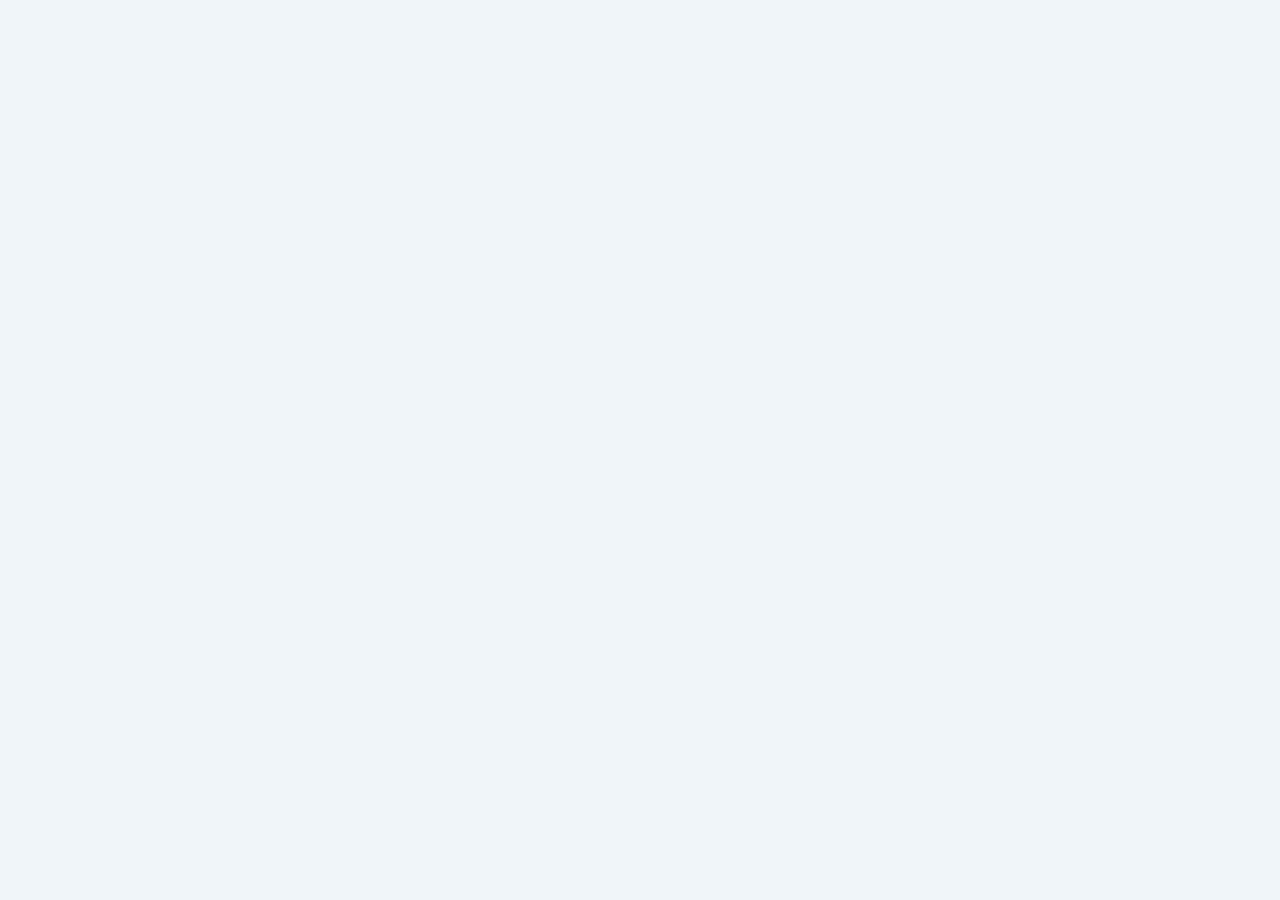
==== index.html @ a39582a5 "Add files via upload" ====
<!doctype html>
<html lang="ru">
  <head>
    <meta charset="UTF-8" />
    <meta name="viewport" content="width=device-width, initial-scale=1.0, viewport-fit=cover" />
    <meta name="theme-color" content="#2f9e44" />
    <meta
      name="description"
      content="Игра для начальной школы: учимся делать отступы в клетку при письме в тетради"
    />
    <link rel="manifest" href="./manifest.webmanifest" />
    <link rel="icon" type="image/png" href="./icon-192.png" />
    <link rel="apple-touch-icon" href="./icon-192.png" />
    <link rel="preconnect" href="https://fonts.googleapis.com" />
    <link rel="preconnect" href="https://fonts.gstatic.com" crossorigin />
    <link
      href="https://fonts.googleapis.com/css2?family=Caveat:wght@600;700&family=Nunito:wght@400;700;800;900&display=swap"
      rel="stylesheet"
    />
    <title>Отступы в тетради — игра</title>
    <script type="module" crossorigin src="./assets/index-CMdPgVEN.js"></script>
    <link rel="stylesheet" crossorigin href="./assets/index-DTp-hIuD.css">
  </head>
  <body>
    <div id="root"></div>
  </body>
</html>
---- assets/index-DTp-hIuD.css ----
*,:before,:after{--tw-border-spacing-x: 0;--tw-border-spacing-y: 0;--tw-translate-x: 0;--tw-translate-y: 0;--tw-rotate: 0;--tw-skew-x: 0;--tw-skew-y: 0;--tw-scale-x: 1;--tw-scale-y: 1;--tw-pan-x: ;--tw-pan-y: ;--tw-pinch-zoom: ;--tw-scroll-snap-strictness: proximity;--tw-gradient-from-position: ;--tw-gradient-via-position: ;--tw-gradient-to-position: ;--tw-ordinal: ;--tw-slashed-zero: ;--tw-numeric-figure: ;--tw-numeric-spacing: ;--tw-numeric-fraction: ;--tw-ring-inset: ;--tw-ring-offset-width: 0px;--tw-ring-offset-color: #fff;--tw-ring-color: rgb(59 130 246 / .5);--tw-ring-offset-shadow: 0 0 #0000;--tw-ring-shadow: 0 0 #0000;--tw-shadow: 0 0 #0000;--tw-shadow-colored: 0 0 #0000;--tw-blur: ;--tw-brightness: ;--tw-contrast: ;--tw-grayscale: ;--tw-hue-rotate: ;--tw-invert: ;--tw-saturate: ;--tw-sepia: ;--tw-drop-shadow: ;--tw-backdrop-blur: ;--tw-backdrop-brightness: ;--tw-backdrop-contrast: ;--tw-backdrop-grayscale: ;--tw-backdrop-hue-rotate: ;--tw-backdrop-invert: ;--tw-backdrop-opacity: ;--tw-backdrop-saturate: ;--tw-backdrop-sepia: ;--tw-contain-size: ;--tw-contain-layout: ;--tw-contain-paint: ;--tw-contain-style: }::backdrop{--tw-border-spacing-x: 0;--tw-border-spacing-y: 0;--tw-translate-x: 0;--tw-translate-y: 0;--tw-rotate: 0;--tw-skew-x: 0;--tw-skew-y: 0;--tw-scale-x: 1;--tw-scale-y: 1;--tw-pan-x: ;--tw-pan-y: ;--tw-pinch-zoom: ;--tw-scroll-snap-strictness: proximity;--tw-gradient-from-position: ;--tw-gradient-via-position: ;--tw-gradient-to-position: ;--tw-ordinal: ;--tw-slashed-zero: ;--tw-numeric-figure: ;--tw-numeric-spacing: ;--tw-numeric-fraction: ;--tw-ring-inset: ;--tw-ring-offset-width: 0px;--tw-ring-offset-color: #fff;--tw-ring-color: rgb(59 130 246 / .5);--tw-ring-offset-shadow: 0 0 #0000;--tw-ring-shadow: 0 0 #0000;--tw-shadow: 0 0 #0000;--tw-shadow-colored: 0 0 #0000;--tw-blur: ;--tw-brightness: ;--tw-contrast: ;--tw-grayscale: ;--tw-hue-rotate: ;--tw-invert: ;--tw-saturate: ;--tw-sepia: ;--tw-drop-shadow: ;--tw-backdrop-blur: ;--tw-backdrop-brightness: ;--tw-backdrop-contrast: ;--tw-backdrop-grayscale: ;--tw-backdrop-hue-rotate: ;--tw-backdrop-invert: ;--tw-backdrop-opacity: ;--tw-backdrop-saturate: ;--tw-backdrop-sepia: ;--tw-contain-size: ;--tw-contain-layout: ;--tw-contain-paint: ;--tw-contain-style: }*,:before,:after{box-sizing:border-box;border-width:0;border-style:solid;border-color:#e5e7eb}:before,:after{--tw-content: ""}html,:host{line-height:1.5;-webkit-text-size-adjust:100%;-moz-tab-size:4;-o-tab-size:4;tab-size:4;font-family:ui-sans-serif,system-ui,sans-serif,"Apple Color Emoji","Segoe UI Emoji",Segoe UI Symbol,"Noto Color Emoji";font-feature-settings:normal;font-variation-settings:normal;-webkit-tap-highlight-color:transparent}body{margin:0;line-height:inherit}hr{height:0;color:inherit;border-top-width:1px}abbr:where([title]){-webkit-text-decoration:underline dotted;text-decoration:underline dotted}h1,h2,h3,h4,h5,h6{font-size:inherit;font-weight:inherit}a{color:inherit;text-decoration:inherit}b,strong{font-weight:bolder}code,kbd,samp,pre{font-family:ui-monospace,SFMono-Regular,Menlo,Monaco,Consolas,Liberation Mono,Courier New,monospace;font-feature-settings:normal;font-variation-settings:normal;font-size:1em}small{font-size:80%}sub,sup{font-size:75%;line-height:0;position:relative;vertical-align:baseline}sub{bottom:-.25em}sup{top:-.5em}table{text-indent:0;border-color:inherit;border-collapse:collapse}button,input,optgroup,select,textarea{font-family:inherit;font-feature-settings:inherit;font-variation-settings:inherit;font-size:100%;font-weight:inherit;line-height:inherit;letter-spacing:inherit;color:inherit;margin:0;padding:0}button,select{text-transform:none}button,input:where([type=button]),input:where([type=reset]),input:where([type=submit]){-webkit-appearance:button;background-color:transparent;background-image:none}:-moz-focusring{outline:auto}:-moz-ui-invalid{box-shadow:none}progress{vertical-align:baseline}::-webkit-inner-spin-button,::-webkit-outer-spin-button{height:auto}[type=search]{-webkit-appearance:textfield;outline-offset:-2px}::-webkit-search-decoration{-webkit-appearance:none}::-webkit-file-upload-button{-webkit-appearance:button;font:inherit}summary{display:list-item}blockquote,dl,dd,h1,h2,h3,h4,h5,h6,hr,figure,p,pre{margin:0}fieldset{margin:0;padding:0}legend{padding:0}ol,ul,menu{list-style:none;margin:0;padding:0}dialog{padding:0}textarea{resize:vertical}input::-moz-placeholder,textarea::-moz-placeholder{opacity:1;color:#9ca3af}input::placeholder,textarea::placeholder{opacity:1;color:#9ca3af}button,[role=button]{cursor:pointer}:disabled{cursor:default}img,svg,video,canvas,audio,iframe,embed,object{display:block;vertical-align:middle}img,video{max-width:100%;height:auto}[hidden]:where(:not([hidden=until-found])){display:none}:root{--background: 210 45% 96%;--foreground: 210 20% 20%;--card: 0 0% 100%;--card-foreground: 210 20% 20%;--popover: 0 0% 100%;--popover-foreground: 210 20% 20%;--primary: 152 60% 36%;--primary-foreground: 0 0% 100%;--secondary: 210 50% 94%;--secondary-foreground: 210 40% 25%;--muted: 210 30% 94%;--muted-foreground: 210 10% 45%;--accent: 210 80% 92%;--accent-foreground: 210 60% 30%;--destructive: 4 72% 51%;--destructive-foreground: 0 0% 100%;--border: 210 25% 88%;--input: 210 25% 88%;--ring: 152 60% 36%;--radius: 1rem}body{font-family:Nunito,Segoe UI,system-ui,sans-serif;background:radial-gradient(1200px 500px at 80% -10%,hsl(45 90% 88% / .55),transparent 60%),radial-gradient(900px 500px at -10% 20%,hsl(200 80% 88% / .6),transparent 55%),#f0f5f9;color:#29333d;-webkit-tap-highlight-color:transparent}.sr-only{position:absolute;width:1px;height:1px;padding:0;margin:-1px;overflow:hidden;clip:rect(0,0,0,0);white-space:nowrap;border-width:0}.pointer-events-none{pointer-events:none}.visible{visibility:visible}.invisible{visibility:hidden}.fixed{position:fixed}.absolute{position:absolute}.relative{position:relative}.inset-0{inset:0}.inset-x-0{left:0;right:0}.inset-y-0{top:0;bottom:0}.-bottom-12{bottom:-3rem}.-left-12{left:-3rem}.-right-12{right:-3rem}.-top-12{top:-3rem}.bottom-0{bottom:0}.left-0{left:0}.left-1\/2{left:50%}.left-2{left:.5rem}.left-\[50\%\]{left:50%}.right-0{right:0}.right-1{right:.25rem}.right-2{right:.5rem}.right-3{right:.75rem}.right-4{right:1rem}.top-0{top:0}.top-1\.5{top:.375rem}.top-1\/2{top:50%}.top-3\.5{top:.875rem}.top-4{top:1rem}.top-\[1px\]{top:1px}.top-\[50\%\]{top:50%}.top-\[60\%\]{top:60%}.top-full{top:100%}.isolate{isolation:isolate}.z-10{z-index:10}.z-20{z-index:20}.z-50{z-index:50}.z-\[1\]{z-index:1}.order-first{order:-9999}.order-last{order:9999}.col-start-2{grid-column-start:2}.row-span-2{grid-row:span 2 / span 2}.row-start-1{grid-row-start:1}.\!m-0{margin:0!important}.-mx-1{margin-left:-.25rem;margin-right:-.25rem}.-my-2{margin-top:-.5rem;margin-bottom:-.5rem}.mx-2{margin-left:.5rem;margin-right:.5rem}.mx-3\.5{margin-left:.875rem;margin-right:.875rem}.mx-auto{margin-left:auto;margin-right:auto}.my-0{margin-top:0;margin-bottom:0}.my-0\.5{margin-top:.125rem;margin-bottom:.125rem}.my-1{margin-top:.25rem;margin-bottom:.25rem}.-ml-4{margin-left:-1rem}.-mt-4{margin-top:-1rem}.mb-2{margin-bottom:.5rem}.mb-3{margin-bottom:.75rem}.ml-1{margin-left:.25rem}.ml-4{margin-left:1rem}.ml-auto{margin-left:auto}.mt-1{margin-top:.25rem}.mt-1\.5{margin-top:.375rem}.mt-2{margin-top:.5rem}.mt-3{margin-top:.75rem}.mt-4{margin-top:1rem}.mt-5{margin-top:1.25rem}.mt-6{margin-top:1.5rem}.mt-auto{margin-top:auto}.line-clamp-1{overflow:hidden;display:-webkit-box;-webkit-box-orient:vertical;-webkit-line-clamp:1}.line-clamp-2{overflow:hidden;display:-webkit-box;-webkit-box-orient:vertical;-webkit-line-clamp:2}.block{display:block}.flex{display:flex}.inline-flex{display:inline-flex}.table{display:table}.table-caption{display:table-caption}.table-cell{display:table-cell}.table-row{display:table-row}.grid{display:grid}.hidden{display:none}.aspect-square{aspect-ratio:1 / 1}.aspect-video{aspect-ratio:16 / 9}.size-10{width:2.5rem;height:2.5rem}.size-2{width:.5rem;height:.5rem}.size-2\.5{width:.625rem;height:.625rem}.size-3{width:.75rem;height:.75rem}.size-3\.5{width:.875rem;height:.875rem}.size-4{width:1rem;height:1rem}.size-6{width:1.5rem;height:1.5rem}.size-7{width:1.75rem;height:1.75rem}.size-8{width:2rem;height:2rem}.size-9{width:2.25rem;height:2.25rem}.size-auto{width:auto;height:auto}.size-full{width:100%;height:100%}.h-1\.5{height:.375rem}.h-10{height:2.5rem}.h-12{height:3rem}.h-2{height:.5rem}.h-2\.5{height:.625rem}.h-4{height:1rem}.h-5{height:1.25rem}.h-6{height:1.5rem}.h-7{height:1.75rem}.h-8{height:2rem}.h-9{height:2.25rem}.h-\[1\.15rem\]{height:1.15rem}.h-\[calc\(100\%-1px\)\]{height:calc(100% - 1px)}.h-\[var\(--radix-navigation-menu-viewport-height\)\]{height:var(--radix-navigation-menu-viewport-height)}.h-\[var\(--radix-select-trigger-height\)\]{height:var(--radix-select-trigger-height)}.h-auto{height:auto}.h-full{height:100%}.h-px{height:1px}.h-svh{height:100svh}.max-h-\[300px\]{max-height:300px}.min-h-0{min-height:0px}.min-h-16{min-height:4rem}.min-h-4{min-height:1rem}.min-h-svh{min-height:100svh}.w-0{width:0px}.w-1{width:.25rem}.w-2{width:.5rem}.w-2\.5{width:.625rem}.w-3{width:.75rem}.w-3\/4{width:75%}.w-4{width:1rem}.w-5{width:1.25rem}.w-64{width:16rem}.w-72{width:18rem}.w-8{width:2rem}.w-9{width:2.25rem}.w-\[100px\]{width:100px}.w-auto{width:auto}.w-fit{width:-moz-fit-content;width:fit-content}.w-full{width:100%}.w-max{width:-moz-max-content;width:max-content}.w-px{width:1px}.min-w-0{min-width:0px}.min-w-10{min-width:2.5rem}.min-w-5{min-width:1.25rem}.min-w-8{min-width:2rem}.min-w-9{min-width:2.25rem}.min-w-\[12rem\]{min-width:12rem}.min-w-\[8rem\]{min-width:8rem}.min-w-\[var\(--radix-select-trigger-width\)\]{min-width:var(--radix-select-trigger-width)}.max-w-3xl{max-width:48rem}.max-w-5xl{max-width:64rem}.max-w-\[calc\(100\%-2rem\)\]{max-width:calc(100% - 2rem)}.max-w-max{max-width:-moz-max-content;max-width:max-content}.max-w-md{max-width:28rem}.max-w-sm{max-width:24rem}.max-w-xl{max-width:36rem}.flex-1{flex:1 1 0%}.shrink-0{flex-shrink:0}.grow{flex-grow:1}.grow-0{flex-grow:0}.basis-full{flex-basis:100%}.caption-bottom{caption-side:bottom}.border-collapse{border-collapse:collapse}.-translate-x-1\/2{--tw-translate-x: -50%;transform:translate(var(--tw-translate-x),var(--tw-translate-y)) rotate(var(--tw-rotate)) skew(var(--tw-skew-x)) skewY(var(--tw-skew-y)) scaleX(var(--tw-scale-x)) scaleY(var(--tw-scale-y))}.-translate-x-px{--tw-translate-x: -1px;transform:translate(var(--tw-translate-x),var(--tw-translate-y)) rotate(var(--tw-rotate)) skew(var(--tw-skew-x)) skewY(var(--tw-skew-y)) scaleX(var(--tw-scale-x)) scaleY(var(--tw-scale-y))}.-translate-y-1\/2{--tw-translate-y: -50%;transform:translate(var(--tw-translate-x),var(--tw-translate-y)) rotate(var(--tw-rotate)) skew(var(--tw-skew-x)) skewY(var(--tw-skew-y)) scaleX(var(--tw-scale-x)) scaleY(var(--tw-scale-y))}.translate-x-\[-50\%\]{--tw-translate-x: -50%;transform:translate(var(--tw-translate-x),var(--tw-translate-y)) rotate(var(--tw-rotate)) skew(var(--tw-skew-x)) skewY(var(--tw-skew-y)) scaleX(var(--tw-scale-x)) scaleY(var(--tw-scale-y))}.translate-x-px{--tw-translate-x: 1px;transform:translate(var(--tw-translate-x),var(--tw-translate-y)) rotate(var(--tw-rotate)) skew(var(--tw-skew-x)) skewY(var(--tw-skew-y)) scaleX(var(--tw-scale-x)) scaleY(var(--tw-scale-y))}.translate-y-0\.5{--tw-translate-y: .125rem;transform:translate(var(--tw-translate-x),var(--tw-translate-y)) rotate(var(--tw-rotate)) skew(var(--tw-skew-x)) skewY(var(--tw-skew-y)) scaleX(var(--tw-scale-x)) scaleY(var(--tw-scale-y))}.translate-y-\[-50\%\]{--tw-translate-y: -50%;transform:translate(var(--tw-translate-x),var(--tw-translate-y)) rotate(var(--tw-rotate)) skew(var(--tw-skew-x)) skewY(var(--tw-skew-y)) scaleX(var(--tw-scale-x)) scaleY(var(--tw-scale-y))}.translate-y-\[calc\(-50\%_-_2px\)\]{--tw-translate-y: calc(-50% - 2px) ;transform:translate(var(--tw-translate-x),var(--tw-translate-y)) rotate(var(--tw-rotate)) skew(var(--tw-skew-x)) skewY(var(--tw-skew-y)) scaleX(var(--tw-scale-x)) scaleY(var(--tw-scale-y))}.rotate-45{--tw-rotate: 45deg;transform:translate(var(--tw-translate-x),var(--tw-translate-y)) rotate(var(--tw-rotate)) skew(var(--tw-skew-x)) skewY(var(--tw-skew-y)) scaleX(var(--tw-scale-x)) scaleY(var(--tw-scale-y))}.rotate-90{--tw-rotate: 90deg;transform:translate(var(--tw-translate-x),var(--tw-translate-y)) rotate(var(--tw-rotate)) skew(var(--tw-skew-x)) skewY(var(--tw-skew-y)) scaleX(var(--tw-scale-x)) scaleY(var(--tw-scale-y))}.transform{transform:translate(var(--tw-translate-x),var(--tw-translate-y)) rotate(var(--tw-rotate)) skew(var(--tw-skew-x)) skewY(var(--tw-skew-y)) scaleX(var(--tw-scale-x)) scaleY(var(--tw-scale-y))}@keyframes caret-blink{0%,70%,to{opacity:1}20%,50%{opacity:0}}.animate-caret-blink{animation:caret-blink 1.25s ease-out infinite}@keyframes pulse{50%{opacity:.5}}.animate-pulse{animation:pulse 2s cubic-bezier(.4,0,.6,1) infinite}@keyframes spin{to{transform:rotate(360deg)}}.animate-spin{animation:spin 1s linear infinite}.cursor-default{cursor:default}.cursor-text{cursor:text}.touch-none{touch-action:none}.select-none{-webkit-user-select:none;-moz-user-select:none;user-select:none}.resize-none{resize:none}.scroll-my-1{scroll-margin-top:.25rem;scroll-margin-bottom:.25rem}.scroll-py-1{scroll-padding-top:.25rem;scroll-padding-bottom:.25rem}.list-disc{list-style-type:disc}.list-none{list-style-type:none}.auto-rows-min{grid-auto-rows:min-content}.grid-cols-2{grid-template-columns:repeat(2,minmax(0,1fr))}.grid-cols-\[0_1fr\]{grid-template-columns:0 1fr}.grid-rows-\[auto_auto\]{grid-template-rows:auto auto}.flex-row{flex-direction:row}.flex-col{flex-direction:column}.flex-col-reverse{flex-direction:column-reverse}.flex-wrap{flex-wrap:wrap}.place-content-center{place-content:center}.items-start{align-items:flex-start}.items-end{align-items:flex-end}.items-center{align-items:center}.items-stretch{align-items:stretch}.justify-start{justify-content:flex-start}.justify-center{justify-content:center}.justify-between{justify-content:space-between}.justify-items-start{justify-items:start}.gap-0\.5{gap:.125rem}.gap-1{gap:.25rem}.gap-1\.5{gap:.375rem}.gap-2{gap:.5rem}.gap-2\.5{gap:.625rem}.gap-3{gap:.75rem}.gap-4{gap:1rem}.gap-6{gap:1.5rem}.gap-7{gap:1.75rem}.gap-\[--spacing\(var\(--gap\)\)\]{gap:var(--spacing(var(--gap)))}.gap-y-0\.5{row-gap:.125rem}.self-start{align-self:flex-start}.self-stretch{align-self:stretch}.justify-self-end{justify-self:end}.overflow-auto{overflow:auto}.overflow-hidden{overflow:hidden}.overflow-x-auto{overflow-x:auto}.overflow-y-auto{overflow-y:auto}.overflow-x-hidden{overflow-x:hidden}.whitespace-nowrap{white-space:nowrap}.text-balance{text-wrap:balance}.break-words{overflow-wrap:break-word}.rounded-\[2px\]{border-radius:2px}.rounded-\[4px\]{border-radius:4px}.rounded-\[calc\(var\(--radius\)-5px\)\]{border-radius:calc(var(--radius) - 5px)}.rounded-\[inherit\]{border-radius:inherit}.rounded-full{border-radius:9999px}.rounded-lg{border-radius:var(--radius)}.rounded-md{border-radius:calc(var(--radius) - 2px)}.rounded-none{border-radius:0}.rounded-sm{border-radius:calc(var(--radius) - 4px)}.rounded-xl{border-radius:calc(var(--radius) + 4px)}.rounded-xs{border-radius:calc(var(--radius) - 6px)}.rounded-l-md{border-top-left-radius:calc(var(--radius) - 2px);border-bottom-left-radius:calc(var(--radius) - 2px)}.rounded-r-md{border-top-right-radius:calc(var(--radius) - 2px);border-bottom-right-radius:calc(var(--radius) - 2px)}.rounded-tl-sm{border-top-left-radius:calc(var(--radius) - 4px)}.border{border-width:1px}.border-0{border-width:0px}.border-\[1\.5px\]{border-width:1.5px}.border-y{border-top-width:1px;border-bottom-width:1px}.border-b{border-bottom-width:1px}.border-l{border-left-width:1px}.border-r{border-right-width:1px}.border-t{border-top-width:1px}.border-dashed{border-style:dashed}.border-border{border-color:hsl(var(--border))}.border-border\/50{border-color:hsl(var(--border) / .5)}.border-input{border-color:hsl(var(--input))}.border-primary{border-color:hsl(var(--primary))}.border-sidebar-border{border-color:hsl(var(--sidebar-border))}.border-transparent{border-color:transparent}.border-l-transparent{border-left-color:transparent}.border-t-transparent{border-top-color:transparent}.bg-accent{background-color:hsl(var(--accent))}.bg-background{background-color:hsl(var(--background))}.bg-black\/50{background-color:#00000080}.bg-border{background-color:hsl(var(--border))}.bg-card{background-color:hsl(var(--card))}.bg-destructive{--tw-bg-opacity: 1;background-color:hsl(var(--destructive) / var(--tw-bg-opacity, 1))}.bg-foreground{background-color:hsl(var(--foreground))}.bg-input{background-color:hsl(var(--input))}.bg-muted{background-color:hsl(var(--muted))}.bg-muted\/50{background-color:hsl(var(--muted) / .5)}.bg-popover{background-color:hsl(var(--popover))}.bg-primary{background-color:hsl(var(--primary))}.bg-primary\/20{background-color:hsl(var(--primary) / .2)}.bg-secondary{background-color:hsl(var(--secondary))}.bg-sidebar{background-color:hsl(var(--sidebar-background))}.bg-sidebar-border{background-color:hsl(var(--sidebar-border))}.bg-transparent{background-color:transparent}.bg-white{--tw-bg-opacity: 1;background-color:rgb(255 255 255 / var(--tw-bg-opacity, 1))}.fill-current{fill:currentColor}.fill-foreground{fill:hsl(var(--foreground))}.fill-primary{fill:hsl(var(--primary))}.p-0{padding:0}.p-1{padding:.25rem}.p-2{padding:.5rem}.p-3{padding:.75rem}.p-4{padding:1rem}.p-6{padding:1.5rem}.p-8{padding:2rem}.p-\[3px\]{padding:3px}.p-px{padding:1px}.px-1{padding-left:.25rem;padding-right:.25rem}.px-1\.5{padding-left:.375rem;padding-right:.375rem}.px-2{padding-left:.5rem;padding-right:.5rem}.px-2\.5{padding-left:.625rem;padding-right:.625rem}.px-3{padding-left:.75rem;padding-right:.75rem}.px-4{padding-left:1rem;padding-right:1rem}.px-6{padding-left:1.5rem;padding-right:1.5rem}.py-0\.5{padding-top:.125rem;padding-bottom:.125rem}.py-1{padding-top:.25rem;padding-bottom:.25rem}.py-1\.5{padding-top:.375rem;padding-bottom:.375rem}.py-10{padding-top:2.5rem;padding-bottom:2.5rem}.py-2{padding-top:.5rem;padding-bottom:.5rem}.py-3{padding-top:.75rem;padding-bottom:.75rem}.py-4{padding-top:1rem;padding-bottom:1rem}.py-6{padding-top:1.5rem;padding-bottom:1.5rem}.pb-3{padding-bottom:.75rem}.pb-4{padding-bottom:1rem}.pl-2{padding-left:.5rem}.pl-3{padding-left:.75rem}.pl-4{padding-left:1rem}.pl-8{padding-left:2rem}.pr-1{padding-right:.25rem}.pr-2{padding-right:.5rem}.pr-2\.5{padding-right:.625rem}.pr-3{padding-right:.75rem}.pr-8{padding-right:2rem}.pt-0{padding-top:0}.pt-3{padding-top:.75rem}.pt-4{padding-top:1rem}.text-left{text-align:left}.text-center{text-align:center}.align-middle{vertical-align:middle}.font-mono{font-family:ui-monospace,SFMono-Regular,Menlo,Monaco,Consolas,Liberation Mono,Courier New,monospace}.font-sans{font-family:ui-sans-serif,system-ui,sans-serif,"Apple Color Emoji","Segoe UI Emoji",Segoe UI Symbol,"Noto Color Emoji"}.text-2xl{font-size:1.5rem;line-height:2rem}.text-3xl{font-size:1.875rem;line-height:2.25rem}.text-5xl{font-size:3rem;line-height:1}.text-\[0\.8rem\]{font-size:.8rem}.text-base{font-size:1rem;line-height:1.5rem}.text-lg{font-size:1.125rem;line-height:1.75rem}.text-sm{font-size:.875rem;line-height:1.25rem}.text-sm\/relaxed{font-size:.875rem;line-height:1.625}.text-xl{font-size:1.25rem;line-height:1.75rem}.text-xs{font-size:.75rem;line-height:1rem}.font-bold{font-weight:700}.font-extrabold{font-weight:800}.font-medium{font-weight:500}.font-normal{font-weight:400}.font-semibold{font-weight:600}.uppercase{text-transform:uppercase}.tabular-nums{--tw-numeric-spacing: tabular-nums;font-variant-numeric:var(--tw-ordinal) var(--tw-slashed-zero) var(--tw-numeric-figure) var(--tw-numeric-spacing) var(--tw-numeric-fraction)}.leading-none{line-height:1}.leading-normal{line-height:1.5}.leading-snug{line-height:1.375}.leading-tight{line-height:1.25}.tracking-tight{letter-spacing:-.025em}.tracking-wide{letter-spacing:.025em}.tracking-widest{letter-spacing:.1em}.text-\[\#1971c2\]{--tw-text-opacity: 1;color:rgb(25 113 194 / var(--tw-text-opacity, 1))}.text-\[\#1c3879\]{--tw-text-opacity: 1;color:rgb(28 56 121 / var(--tw-text-opacity, 1))}.text-\[\#343a40\]{--tw-text-opacity: 1;color:rgb(52 58 64 / var(--tw-text-opacity, 1))}.text-\[\#495057\]{--tw-text-opacity: 1;color:rgb(73 80 87 / var(--tw-text-opacity, 1))}.text-\[\#868e96\]{--tw-text-opacity: 1;color:rgb(134 142 150 / var(--tw-text-opacity, 1))}.text-\[\#e03131\]{--tw-text-opacity: 1;color:rgb(224 49 49 / var(--tw-text-opacity, 1))}.text-accent-foreground{color:hsl(var(--accent-foreground))}.text-background{color:hsl(var(--background))}.text-card-foreground{color:hsl(var(--card-foreground))}.text-current{color:currentColor}.text-destructive{--tw-text-opacity: 1;color:hsl(var(--destructive) / var(--tw-text-opacity, 1))}.text-foreground{color:hsl(var(--foreground))}.text-muted-foreground{color:hsl(var(--muted-foreground))}.text-popover-foreground{color:hsl(var(--popover-foreground))}.text-primary{color:hsl(var(--primary))}.text-primary-foreground{color:hsl(var(--primary-foreground))}.text-secondary-foreground{color:hsl(var(--secondary-foreground))}.text-sidebar-foreground{color:hsl(var(--sidebar-foreground))}.text-sidebar-foreground\/70{color:hsl(var(--sidebar-foreground) / .7)}.text-white{--tw-text-opacity: 1;color:rgb(255 255 255 / var(--tw-text-opacity, 1))}.underline-offset-4{text-underline-offset:4px}.opacity-0{opacity:0}.opacity-50{opacity:.5}.opacity-70{opacity:.7}.shadow{--tw-shadow: 0 1px 3px 0 rgb(0 0 0 / .1), 0 1px 2px -1px rgb(0 0 0 / .1);--tw-shadow-colored: 0 1px 3px 0 var(--tw-shadow-color), 0 1px 2px -1px var(--tw-shadow-color);box-shadow:var(--tw-ring-offset-shadow, 0 0 #0000),var(--tw-ring-shadow, 0 0 #0000),var(--tw-shadow)}.shadow-\[0_0_0_1px_hsl\(var\(--sidebar-border\)\)\]{--tw-shadow: 0 0 0 1px hsl(var(--sidebar-border));--tw-shadow-colored: 0 0 0 1px var(--tw-shadow-color);box-shadow:var(--tw-ring-offset-shadow, 0 0 #0000),var(--tw-ring-shadow, 0 0 #0000),var(--tw-shadow)}.shadow-lg{--tw-shadow: 0 10px 15px -3px rgb(0 0 0 / .1), 0 4px 6px -4px rgb(0 0 0 / .1);--tw-shadow-colored: 0 10px 15px -3px var(--tw-shadow-color), 0 4px 6px -4px var(--tw-shadow-color);box-shadow:var(--tw-ring-offset-shadow, 0 0 #0000),var(--tw-ring-shadow, 0 0 #0000),var(--tw-shadow)}.shadow-md{--tw-shadow: 0 4px 6px -1px rgb(0 0 0 / .1), 0 2px 4px -2px rgb(0 0 0 / .1);--tw-shadow-colored: 0 4px 6px -1px var(--tw-shadow-color), 0 2px 4px -2px var(--tw-shadow-color);box-shadow:var(--tw-ring-offset-shadow, 0 0 #0000),var(--tw-ring-shadow, 0 0 #0000),var(--tw-shadow)}.shadow-none{--tw-shadow: 0 0 #0000;--tw-shadow-colored: 0 0 #0000;box-shadow:var(--tw-ring-offset-shadow, 0 0 #0000),var(--tw-ring-shadow, 0 0 #0000),var(--tw-shadow)}.shadow-sm{--tw-shadow: 0 1px 2px 0 rgb(0 0 0 / .05);--tw-shadow-colored: 0 1px 2px 0 var(--tw-shadow-color);box-shadow:var(--tw-ring-offset-shadow, 0 0 #0000),var(--tw-ring-shadow, 0 0 #0000),var(--tw-shadow)}.shadow-xl{--tw-shadow: 0 20px 25px -5px rgb(0 0 0 / .1), 0 8px 10px -6px rgb(0 0 0 / .1);--tw-shadow-colored: 0 20px 25px -5px var(--tw-shadow-color), 0 8px 10px -6px var(--tw-shadow-color);box-shadow:var(--tw-ring-offset-shadow, 0 0 #0000),var(--tw-ring-shadow, 0 0 #0000),var(--tw-shadow)}.shadow-xs{--tw-shadow: 0 1px 2px 0 rgb(0 0 0 / .05);--tw-shadow-colored: 0 1px 2px 0 var(--tw-shadow-color);box-shadow:var(--tw-ring-offset-shadow, 0 0 #0000),var(--tw-ring-shadow, 0 0 #0000),var(--tw-shadow)}.outline-none{outline:2px solid transparent;outline-offset:2px}.outline{outline-style:solid}.ring-0{--tw-ring-offset-shadow: var(--tw-ring-inset) 0 0 0 var(--tw-ring-offset-width) var(--tw-ring-offset-color);--tw-ring-shadow: var(--tw-ring-inset) 0 0 0 calc(0px + var(--tw-ring-offset-width)) var(--tw-ring-color);box-shadow:var(--tw-ring-offset-shadow),var(--tw-ring-shadow),var(--tw-shadow, 0 0 #0000)}.ring-ring\/50{--tw-ring-color: hsl(var(--ring) / .5)}.ring-sidebar-ring{--tw-ring-color: hsl(var(--sidebar-ring))}.ring-offset-background{--tw-ring-offset-color: hsl(var(--background))}.filter{filter:var(--tw-blur) var(--tw-brightness) var(--tw-contrast) var(--tw-grayscale) var(--tw-hue-rotate) var(--tw-invert) var(--tw-saturate) var(--tw-sepia) var(--tw-drop-shadow)}.transition{transition-property:color,background-color,border-color,text-decoration-color,fill,stroke,opacity,box-shadow,transform,filter,backdrop-filter;transition-timing-function:cubic-bezier(.4,0,.2,1);transition-duration:.15s}.transition-\[color\,box-shadow\]{transition-property:color,box-shadow;transition-timing-function:cubic-bezier(.4,0,.2,1);transition-duration:.15s}.transition-\[left\,right\,width\]{transition-property:left,right,width;transition-timing-function:cubic-bezier(.4,0,.2,1);transition-duration:.15s}.transition-\[margin\,opacity\]{transition-property:margin,opacity;transition-timing-function:cubic-bezier(.4,0,.2,1);transition-duration:.15s}.transition-\[width\,height\,padding\]{transition-property:width,height,padding;transition-timing-function:cubic-bezier(.4,0,.2,1);transition-duration:.15s}.transition-\[width\]{transition-property:width;transition-timing-function:cubic-bezier(.4,0,.2,1);transition-duration:.15s}.transition-all{transition-property:all;transition-timing-function:cubic-bezier(.4,0,.2,1);transition-duration:.15s}.transition-colors{transition-property:color,background-color,border-color,text-decoration-color,fill,stroke;transition-timing-function:cubic-bezier(.4,0,.2,1);transition-duration:.15s}.transition-none{transition-property:none}.transition-opacity{transition-property:opacity;transition-timing-function:cubic-bezier(.4,0,.2,1);transition-duration:.15s}.transition-shadow{transition-property:box-shadow;transition-timing-function:cubic-bezier(.4,0,.2,1);transition-duration:.15s}.transition-transform{transition-property:transform;transition-timing-function:cubic-bezier(.4,0,.2,1);transition-duration:.15s}.duration-100{transition-duration:.1s}.duration-1000{transition-duration:1s}.duration-200{transition-duration:.2s}.duration-300{transition-duration:.3s}.duration-75{transition-duration:75ms}.ease-in-out{transition-timing-function:cubic-bezier(.4,0,.2,1)}.ease-linear{transition-timing-function:linear}@keyframes enter{0%{opacity:var(--tw-enter-opacity, 1);transform:translate3d(var(--tw-enter-translate-x, 0),var(--tw-enter-translate-y, 0),0) scale3d(var(--tw-enter-scale, 1),var(--tw-enter-scale, 1),var(--tw-enter-scale, 1)) rotate(var(--tw-enter-rotate, 0))}}@keyframes exit{to{opacity:var(--tw-exit-opacity, 1);transform:translate3d(var(--tw-exit-translate-x, 0),var(--tw-exit-translate-y, 0),0) scale3d(var(--tw-exit-scale, 1),var(--tw-exit-scale, 1),var(--tw-exit-scale, 1)) rotate(var(--tw-exit-rotate, 0))}}.animate-in{animation-name:enter;animation-duration:.15s;--tw-enter-opacity: initial;--tw-enter-scale: initial;--tw-enter-rotate: initial;--tw-enter-translate-x: initial;--tw-enter-translate-y: initial}.fade-in-0{--tw-enter-opacity: 0}.zoom-in-95{--tw-enter-scale: .95}.duration-100{animation-duration:.1s}.duration-1000{animation-duration:1s}.duration-200{animation-duration:.2s}.duration-300{animation-duration:.3s}.duration-75{animation-duration:75ms}.ease-in-out{animation-timing-function:cubic-bezier(.4,0,.2,1)}.ease-linear{animation-timing-function:linear}.\[--cell-size\:--spacing\(8\)\]{--cell-size: var(--spacing(8))}.font-hand{font-family:Caveat,Comic Sans MS,cursive}.btn-primary{display:inline-flex;min-height:48px;cursor:pointer;align-items:center;justify-content:center;gap:.5rem;border-radius:1rem;--tw-bg-opacity: 1;background-color:rgb(47 158 68 / var(--tw-bg-opacity, 1));padding:.75rem 2rem;font-weight:800;--tw-text-opacity: 1;color:rgb(255 255 255 / var(--tw-text-opacity, 1));--tw-shadow: 0 4px 0 #237032;--tw-shadow-colored: 0 4px 0 var(--tw-shadow-color);box-shadow:var(--tw-ring-offset-shadow, 0 0 #0000),var(--tw-ring-shadow, 0 0 #0000),var(--tw-shadow);transition-property:all;transition-timing-function:cubic-bezier(.4,0,.2,1);transition-duration:.15s;animation-duration:.15s}.btn-primary:hover{--tw-bg-opacity: 1;background-color:rgb(55 178 77 / var(--tw-bg-opacity, 1))}.btn-primary:active{transform:translateY(3px);box-shadow:0 1px #237032}.btn-primary:focus-visible{outline:3px solid #74c0fc;outline-offset:2px}.btn-secondary{display:inline-flex;min-height:48px;cursor:pointer;align-items:center;justify-content:center;gap:.5rem;border-radius:1rem;border-width:2px;--tw-border-opacity: 1;border-color:rgb(116 192 252 / var(--tw-border-opacity, 1));--tw-bg-opacity: 1;background-color:rgb(255 255 255 / var(--tw-bg-opacity, 1));padding:.75rem 2rem;font-weight:800;--tw-text-opacity: 1;color:rgb(25 113 194 / var(--tw-text-opacity, 1));--tw-shadow: 0 4px 0 #a5d8ff;--tw-shadow-colored: 0 4px 0 var(--tw-shadow-color);box-shadow:var(--tw-ring-offset-shadow, 0 0 #0000),var(--tw-ring-shadow, 0 0 #0000),var(--tw-shadow);transition-property:all;transition-timing-function:cubic-bezier(.4,0,.2,1);transition-duration:.15s;animation-duration:.15s}.btn-secondary:hover{--tw-bg-opacity: 1;background-color:rgb(231 245 255 / var(--tw-bg-opacity, 1))}.btn-secondary:active{transform:translateY(3px);box-shadow:0 1px #a5d8ff}.btn-secondary:focus-visible{outline:3px solid #2f9e44;outline-offset:2px}.btn-chip{display:inline-flex;height:2.75rem;min-width:44px;cursor:pointer;align-items:center;justify-content:center;gap:.375rem;border-radius:calc(var(--radius) + 4px);border-width:2px;--tw-border-opacity: 1;border-color:rgb(206 212 218 / var(--tw-border-opacity, 1));--tw-bg-opacity: 1;background-color:rgb(255 255 255 / var(--tw-bg-opacity, 1));padding-left:.75rem;padding-right:.75rem;font-size:.875rem;line-height:1.25rem;font-weight:800;--tw-text-opacity: 1;color:rgb(73 80 87 / var(--tw-text-opacity, 1));transition-property:color,background-color,border-color,text-decoration-color,fill,stroke;transition-timing-function:cubic-bezier(.4,0,.2,1);transition-duration:.15s;animation-duration:.15s}.btn-chip:hover{--tw-border-opacity: 1;border-color:rgb(116 192 252 / var(--tw-border-opacity, 1));--tw-bg-opacity: 1;background-color:rgb(231 245 255 / var(--tw-bg-opacity, 1));--tw-text-opacity: 1;color:rgb(25 113 194 / var(--tw-text-opacity, 1))}.btn-chip:active{transform:translateY(1px)}.btn-chip:focus-visible{outline:3px solid #74c0fc;outline-offset:2px}.btn-hint{display:inline-flex;min-height:44px;flex-shrink:0;cursor:pointer;align-items:center;justify-content:center;border-radius:calc(var(--radius) + 4px);--tw-bg-opacity: 1;background-color:rgb(255 243 191 / var(--tw-bg-opacity, 1));padding-left:1rem;padding-right:1rem;font-size:.875rem;line-height:1.25rem;font-weight:800;--tw-text-opacity: 1;color:rgb(232 137 12 / var(--tw-text-opacity, 1));--tw-shadow: 0 3px 0 #ffd43b;--tw-shadow-colored: 0 3px 0 var(--tw-shadow-color);box-shadow:var(--tw-ring-offset-shadow, 0 0 #0000),var(--tw-ring-shadow, 0 0 #0000),var(--tw-shadow);transition-property:all;transition-timing-function:cubic-bezier(.4,0,.2,1);transition-duration:.15s;animation-duration:.15s}.btn-hint:hover{--tw-bg-opacity: 1;background-color:rgb(255 236 153 / var(--tw-bg-opacity, 1))}.btn-hint:active{transform:translateY(2px);box-shadow:0 1px #ffd43b}.btn-hint:focus-visible{outline:3px solid #f5a623;outline-offset:2px}.paper-card{border-radius:1.5rem;border-width:2px;--tw-border-opacity: 1;border-color:rgb(233 236 239 / var(--tw-border-opacity, 1));--tw-bg-opacity: 1;background-color:rgb(255 255 255 / var(--tw-bg-opacity, 1));box-shadow:0 6px #21252912,0 14px 30px #21252914}.level-btn{transition-property:transform;transition-timing-function:cubic-bezier(.4,0,.2,1);transition-duration:.15s;animation-duration:.15s}.level-btn:hover{transform:translateY(-3px);border-color:#74c0fc}.level-btn:focus-visible{outline:3px solid #74c0fc;outline-offset:2px}.task-card{display:flex;flex-wrap:wrap;align-items:center;-moz-column-gap:1rem;column-gap:1rem;row-gap:.5rem;border-radius:1rem;border-width:2px;--tw-border-opacity: 1;border-color:rgb(255 224 138 / var(--tw-border-opacity, 1));--tw-bg-opacity: 1;background-color:rgb(255 249 219 / var(--tw-bg-opacity, 1));padding:.75rem 1rem;box-shadow:0 4px #e6a01e2e}.task-pip{width:10px;height:10px;border-radius:9999px;background:#dee2e6;transition:background .2s}.pip-done{background:#2f9e44}.pip-now{background:#f5a623;animation:pip-pulse 1.1s ease-in-out infinite}@keyframes pip-pulse{50%{transform:scale(1.45)}}.sheet{position:relative;width:min(100%,560px,calc((100dvh - 250px)*.75));aspect-ratio:18 / 24;border-radius:8px;background-color:#fffefa;background-image:linear-gradient(to right,rgba(116,169,224,.55) 1px,transparent 1px),linear-gradient(to bottom,rgba(116,169,224,.55) 1px,transparent 1px);background-size:calc(100% / 18) calc(100% / 24);border:1px solid #dee2e6;box-shadow:0 1px 2px #2125291f,0 10px 24px #21252924;touch-action:none;overflow:hidden}.sheet-fine{cursor:none}.sheet:focus-visible{outline:3px solid #74c0fc;outline-offset:3px}.margin-line{position:absolute;top:0;bottom:0;left:calc(100% / 18);width:2px;background:#e031318c}.guide-row{position:absolute;left:0;right:0;background:#ffd43b40;border-top:1px dashed rgba(230,160,30,.6);border-bottom:1px dashed rgba(230,160,30,.6)}.ink-dot{position:absolute;width:12px;height:12px;border-radius:9999px;background:radial-gradient(circle at 35% 30%,#4a6cf7,#1c3fd0 70%);transform:translate(-50%,-50%);animation:dot-in .22s ease-out}@keyframes dot-in{0%{transform:translate(-50%,-50%) scale(.2)}}@media(max-width:480px){.ink-dot{width:9px;height:9px}}.wrong-mark{position:absolute;transform:translate(-50%,-50%);color:#e03131;font-size:22px;font-weight:900;line-height:1;animation:wrong-in .25s ease-out}@keyframes wrong-in{0%{transform:translate(-50%,-50%) scale(.3);opacity:0}60%{transform:translate(-50%,-50%) scale(1.25)}}.target-pulse{position:absolute;width:22px;height:22px;border-radius:9999px;border:3px solid #f5a623;transform:translate(-50%,-50%);animation:pulse-ring 1s ease-out infinite}@keyframes pulse-ring{0%{box-shadow:0 0 #f5a62380}to{box-shadow:0 0 0 14px #f5a62300}}.arrow-line-h{position:absolute;left:0;right:0;top:-1.5px;height:3px;background:#e03131}.arrow-line-h:before,.arrow-line-h:after{content:"";position:absolute;top:-4px;border:6px solid transparent}.arrow-line-h:before{left:-2px;border-right-color:#e03131}.arrow-line-h:after{right:-2px;border-left-color:#e03131}.arrow-line-v{position:absolute;top:0;bottom:0;left:-1.5px;width:3px;background:#e03131}.arrow-line-v:before,.arrow-line-v:after{content:"";position:absolute;left:-4px;border:6px solid transparent}.arrow-line-v:before{top:-2px;border-bottom-color:#e03131}.arrow-line-v:after{bottom:-2px;border-top-color:#e03131}.arrow-label{position:absolute;top:-22px;transform:translate(-50%);color:#e03131;font-size:13px;font-weight:900;white-space:nowrap;text-shadow:0 0 4px #fffefa,0 0 4px #fffefa}.arrow-label-v{top:auto;left:8px;transform:translateY(-50%);writing-mode:vertical-rl}.arrow-pop{animation:arrow-pop .28s ease-out}@keyframes arrow-pop{0%{opacity:0;transform:scale(.6)}}.confetti-piece{position:absolute;top:-20px;animation-name:confetti-fall;animation-timing-function:linear;animation-iteration-count:infinite}@keyframes confetti-fall{0%{transform:translateY(-20px) rotate(0);opacity:1}85%{opacity:1}to{transform:translateY(105vh) rotate(660deg);opacity:0}}@media(prefers-reduced-motion:reduce){.confetti-piece,.pip-now,.target-pulse{animation:none}.arrow-pop{animation-duration:1ms}}.selection\:bg-primary *::-moz-selection{background-color:hsl(var(--primary))}.selection\:bg-primary *::selection{background-color:hsl(var(--primary))}.selection\:text-primary-foreground *::-moz-selection{color:hsl(var(--primary-foreground))}.selection\:text-primary-foreground *::selection{color:hsl(var(--primary-foreground))}.selection\:bg-primary::-moz-selection{background-color:hsl(var(--primary))}.selection\:bg-primary::selection{background-color:hsl(var(--primary))}.selection\:text-primary-foreground::-moz-selection{color:hsl(var(--primary-foreground))}.selection\:text-primary-foreground::selection{color:hsl(var(--primary-foreground))}.file\:inline-flex::file-selector-button{display:inline-flex}.file\:h-7::file-selector-button{height:1.75rem}.file\:border-0::file-selector-button{border-width:0px}.file\:bg-transparent::file-selector-button{background-color:transparent}.file\:text-sm::file-selector-button{font-size:.875rem;line-height:1.25rem}.file\:font-medium::file-selector-button{font-weight:500}.file\:text-foreground::file-selector-button{color:hsl(var(--foreground))}.placeholder\:text-muted-foreground::-moz-placeholder{color:hsl(var(--muted-foreground))}.placeholder\:text-muted-foreground::placeholder{color:hsl(var(--muted-foreground))}.after\:absolute:after{content:var(--tw-content);position:absolute}.after\:-inset-2:after{content:var(--tw-content);inset:-.5rem}.after\:inset-y-0:after{content:var(--tw-content);top:0;bottom:0}.after\:left-1\/2:after{content:var(--tw-content);left:50%}.after\:w-1:after{content:var(--tw-content);width:.25rem}.after\:w-\[2px\]:after{content:var(--tw-content);width:2px}.after\:-translate-x-1\/2:after{content:var(--tw-content);--tw-translate-x: -50%;transform:translate(var(--tw-translate-x),var(--tw-translate-y)) rotate(var(--tw-rotate)) skew(var(--tw-skew-x)) skewY(var(--tw-skew-y)) scaleX(var(--tw-scale-x)) scaleY(var(--tw-scale-y))}.first\:rounded-l-md:first-child{border-top-left-radius:calc(var(--radius) - 2px);border-bottom-left-radius:calc(var(--radius) - 2px)}.first\:border-l:first-child{border-left-width:1px}.last\:mt-0:last-child{margin-top:0}.last\:rounded-r-md:last-child{border-top-right-radius:calc(var(--radius) - 2px);border-bottom-right-radius:calc(var(--radius) - 2px)}.last\:border-b-0:last-child{border-bottom-width:0px}.hover\:bg-accent:hover{background-color:hsl(var(--accent))}.hover\:bg-destructive\/90:hover{background-color:hsl(var(--destructive) / .9)}.hover\:bg-muted:hover{background-color:hsl(var(--muted))}.hover\:bg-muted\/50:hover{background-color:hsl(var(--muted) / .5)}.hover\:bg-primary\/90:hover{background-color:hsl(var(--primary) / .9)}.hover\:bg-secondary\/80:hover{background-color:hsl(var(--secondary) / .8)}.hover\:bg-sidebar-accent:hover{background-color:hsl(var(--sidebar-accent))}.hover\:text-accent-foreground:hover{color:hsl(var(--accent-foreground))}.hover\:text-foreground:hover{color:hsl(var(--foreground))}.hover\:text-muted-foreground:hover{color:hsl(var(--muted-foreground))}.hover\:text-sidebar-accent-foreground:hover{color:hsl(var(--sidebar-accent-foreground))}.hover\:underline:hover{text-decoration-line:underline}.hover\:opacity-100:hover{opacity:1}.hover\:shadow-\[0_0_0_1px_hsl\(var\(--sidebar-accent\)\)\]:hover{--tw-shadow: 0 0 0 1px hsl(var(--sidebar-accent));--tw-shadow-colored: 0 0 0 1px var(--tw-shadow-color);box-shadow:var(--tw-ring-offset-shadow, 0 0 #0000),var(--tw-ring-shadow, 0 0 #0000),var(--tw-shadow)}.hover\:ring-4:hover{--tw-ring-offset-shadow: var(--tw-ring-inset) 0 0 0 var(--tw-ring-offset-width) var(--tw-ring-offset-color);--tw-ring-shadow: var(--tw-ring-inset) 0 0 0 calc(4px + var(--tw-ring-offset-width)) var(--tw-ring-color);box-shadow:var(--tw-ring-offset-shadow),var(--tw-ring-shadow),var(--tw-shadow, 0 0 #0000)}.hover\:after\:bg-sidebar-border:hover:after{content:var(--tw-content);background-color:hsl(var(--sidebar-border))}.focus\:z-10:focus{z-index:10}.focus\:bg-accent:focus{background-color:hsl(var(--accent))}.focus\:text-accent-foreground:focus{color:hsl(var(--accent-foreground))}.focus\:ring-2:focus{--tw-ring-offset-shadow: var(--tw-ring-inset) 0 0 0 var(--tw-ring-offset-width) var(--tw-ring-offset-color);--tw-ring-shadow: var(--tw-ring-inset) 0 0 0 calc(2px + var(--tw-ring-offset-width)) var(--tw-ring-color);box-shadow:var(--tw-ring-offset-shadow),var(--tw-ring-shadow),var(--tw-shadow, 0 0 #0000)}.focus\:ring-ring:focus{--tw-ring-color: hsl(var(--ring))}.focus\:ring-offset-2:focus{--tw-ring-offset-width: 2px}.focus-visible\:z-10:focus-visible{z-index:10}.focus-visible\:border-ring:focus-visible{border-color:hsl(var(--ring))}.focus-visible\:outline-1:focus-visible{outline-width:1px}.focus-visible\:outline-ring:focus-visible{outline-color:hsl(var(--ring))}.focus-visible\:ring-0:focus-visible{--tw-ring-offset-shadow: var(--tw-ring-inset) 0 0 0 var(--tw-ring-offset-width) var(--tw-ring-offset-color);--tw-ring-shadow: var(--tw-ring-inset) 0 0 0 calc(0px + var(--tw-ring-offset-width)) var(--tw-ring-color);box-shadow:var(--tw-ring-offset-shadow),var(--tw-ring-shadow),var(--tw-shadow, 0 0 #0000)}.focus-visible\:ring-1:focus-visible{--tw-ring-offset-shadow: var(--tw-ring-inset) 0 0 0 var(--tw-ring-offset-width) var(--tw-ring-offset-color);--tw-ring-shadow: var(--tw-ring-inset) 0 0 0 calc(1px + var(--tw-ring-offset-width)) var(--tw-ring-color);box-shadow:var(--tw-ring-offset-shadow),var(--tw-ring-shadow),var(--tw-shadow, 0 0 #0000)}.focus-visible\:ring-2:focus-visible{--tw-ring-offset-shadow: var(--tw-ring-inset) 0 0 0 var(--tw-ring-offset-width) var(--tw-ring-offset-color);--tw-ring-shadow: var(--tw-ring-inset) 0 0 0 calc(2px + var(--tw-ring-offset-width)) var(--tw-ring-color);box-shadow:var(--tw-ring-offset-shadow),var(--tw-ring-shadow),var(--tw-shadow, 0 0 #0000)}.focus-visible\:ring-4:focus-visible{--tw-ring-offset-shadow: var(--tw-ring-inset) 0 0 0 var(--tw-ring-offset-width) var(--tw-ring-offset-color);--tw-ring-shadow: var(--tw-ring-inset) 0 0 0 calc(4px + var(--tw-ring-offset-width)) var(--tw-ring-color);box-shadow:var(--tw-ring-offset-shadow),var(--tw-ring-shadow),var(--tw-shadow, 0 0 #0000)}.focus-visible\:ring-\[3px\]:focus-visible{--tw-ring-offset-shadow: var(--tw-ring-inset) 0 0 0 var(--tw-ring-offset-width) var(--tw-ring-offset-color);--tw-ring-shadow: var(--tw-ring-inset) 0 0 0 calc(3px + var(--tw-ring-offset-width)) var(--tw-ring-color);box-shadow:var(--tw-ring-offset-shadow),var(--tw-ring-shadow),var(--tw-shadow, 0 0 #0000)}.focus-visible\:ring-destructive\/20:focus-visible{--tw-ring-color: hsl(var(--destructive) / .2)}.focus-visible\:ring-ring:focus-visible{--tw-ring-color: hsl(var(--ring))}.focus-visible\:ring-ring\/50:focus-visible{--tw-ring-color: hsl(var(--ring) / .5)}.focus-visible\:ring-offset-1:focus-visible{--tw-ring-offset-width: 1px}.active\:bg-sidebar-accent:active{background-color:hsl(var(--sidebar-accent))}.active\:text-sidebar-accent-foreground:active{color:hsl(var(--sidebar-accent-foreground))}.disabled\:pointer-events-none:disabled{pointer-events:none}.disabled\:cursor-not-allowed:disabled{cursor:not-allowed}.disabled\:opacity-50:disabled{opacity:.5}.group\/menu-item:focus-within .group-focus-within\/menu-item\:opacity-100{opacity:1}.group\/menu-item:hover .group-hover\/menu-item\:opacity-100{opacity:1}.peer\/menu-button:hover~.peer-hover\/menu-button\:text-sidebar-accent-foreground{color:hsl(var(--sidebar-accent-foreground))}.peer:disabled~.peer-disabled\:cursor-not-allowed{cursor:not-allowed}.peer:disabled~.peer-disabled\:opacity-50{opacity:.5}.has-\[\>button\]\:ml-\[-0\.45rem\]:has(>button){margin-left:-.45rem}.has-\[\>button\]\:mr-\[-0\.45rem\]:has(>button){margin-right:-.45rem}.has-\[\>kbd\]\:ml-\[-0\.35rem\]:has(>kbd){margin-left:-.35rem}.has-\[\>kbd\]\:mr-\[-0\.35rem\]:has(>kbd){margin-right:-.35rem}.has-\[\>\[data-align\=block-end\]\]\:h-auto:has(>[data-align=block-end]){height:auto}.has-\[\>\[data-align\=block-start\]\]\:h-auto:has(>[data-align=block-start]){height:auto}.has-\[\>textarea\]\:h-auto:has(>textarea){height:auto}.has-\[\>\[data-slot\=field\]\]\:w-full:has(>[data-slot=field]){width:100%}.has-\[\>svg\]\:grid-cols-\[calc\(var\(--spacing\)\*4\)_1fr\]:has(>svg){grid-template-columns:calc(var(--spacing) * 4) 1fr}.has-\[\>\[data-align\=block-end\]\]\:flex-col:has(>[data-align=block-end]){flex-direction:column}.has-\[\>\[data-align\=block-start\]\]\:flex-col:has(>[data-align=block-start]){flex-direction:column}.has-\[\>\[data-slot\=field\]\]\:flex-col:has(>[data-slot=field]){flex-direction:column}.has-\[\>\[data-slot\=field-content\]\]\:items-start:has(>[data-slot=field-content]){align-items:flex-start}.has-\[\>\[data-slot\=button-group\]\]\:gap-2:has(>[data-slot=button-group]){gap:.5rem}.has-\[\>\[data-slot\=checkbox-group\]\]\:gap-3:has(>[data-slot=checkbox-group]){gap:.75rem}.has-\[\>\[data-slot\=radio-group\]\]\:gap-3:has(>[data-slot=radio-group]){gap:.75rem}.has-\[\>svg\]\:gap-x-3:has(>svg){-moz-column-gap:.75rem;column-gap:.75rem}.has-\[\>\[data-slot\=field\]\]\:rounded-md:has(>[data-slot=field]){border-radius:calc(var(--radius) - 2px)}.has-\[\>\[data-slot\=field\]\]\:border:has(>[data-slot=field]){border-width:1px}.has-\[\[data-slot\=input-group-control\]\:focus-visible\]\:border-ring:has([data-slot=input-group-control]:focus-visible){border-color:hsl(var(--ring))}.has-\[\[data-slot\]\[aria-invalid\=true\]\]\:border-destructive:has([data-slot][aria-invalid=true]){--tw-border-opacity: 1;border-color:hsl(var(--destructive) / var(--tw-border-opacity, 1))}.has-\[\>svg\]\:p-0:has(>svg){padding:0}.has-\[\>svg\]\:px-2:has(>svg){padding-left:.5rem;padding-right:.5rem}.has-\[\>svg\]\:px-2\.5:has(>svg){padding-left:.625rem;padding-right:.625rem}.has-\[\>svg\]\:px-3:has(>svg){padding-left:.75rem;padding-right:.75rem}.has-\[\>svg\]\:px-4:has(>svg){padding-left:1rem;padding-right:1rem}.has-\[\[data-slot\=input-group-control\]\:focus-visible\]\:ring-\[3px\]:has([data-slot=input-group-control]:focus-visible){--tw-ring-offset-shadow: var(--tw-ring-inset) 0 0 0 var(--tw-ring-offset-width) var(--tw-ring-offset-color);--tw-ring-shadow: var(--tw-ring-inset) 0 0 0 calc(3px + var(--tw-ring-offset-width)) var(--tw-ring-color);box-shadow:var(--tw-ring-offset-shadow),var(--tw-ring-shadow),var(--tw-shadow, 0 0 #0000)}.has-\[\[data-slot\=input-group-control\]\:focus-visible\]\:ring-ring\/50:has([data-slot=input-group-control]:focus-visible){--tw-ring-color: hsl(var(--ring) / .5)}.has-\[\[data-slot\]\[aria-invalid\=true\]\]\:ring-destructive\/20:has([data-slot][aria-invalid=true]){--tw-ring-color: hsl(var(--destructive) / .2)}.group\/item:has([data-slot=item-description]) .group-has-\[\[data-slot\=item-description\]\]\/item\:translate-y-0\.5{--tw-translate-y: .125rem;transform:translate(var(--tw-translate-x),var(--tw-translate-y)) rotate(var(--tw-rotate)) skew(var(--tw-skew-x)) skewY(var(--tw-skew-y)) scaleX(var(--tw-scale-x)) scaleY(var(--tw-scale-y))}.group\/item:has([data-slot=item-description]) .group-has-\[\[data-slot\=item-description\]\]\/item\:self-start{align-self:flex-start}.group\/field:has([data-orientation=horizontal]) .group-has-\[\[data-orientation\=horizontal\]\]\/field\:text-balance{text-wrap:balance}.group\/input-group:has(>input) .group-has-\[\>input\]\/input-group\:pb-2\.5{padding-bottom:.625rem}.group\/input-group:has(>input) .group-has-\[\>input\]\/input-group\:pt-2\.5{padding-top:.625rem}.aria-disabled\:pointer-events-none[aria-disabled=true]{pointer-events:none}.aria-disabled\:opacity-50[aria-disabled=true]{opacity:.5}.aria-selected\:text-muted-foreground[aria-selected=true]{color:hsl(var(--muted-foreground))}.data-\[disabled\=true\]\:pointer-events-none[data-disabled=true],.data-\[disabled\]\:pointer-events-none[data-disabled]{pointer-events:none}.data-\[vaul-drawer-direction\=bottom\]\:inset-x-0[data-vaul-drawer-direction=bottom]{left:0;right:0}.data-\[vaul-drawer-direction\=left\]\:inset-y-0[data-vaul-drawer-direction=left],.data-\[vaul-drawer-direction\=right\]\:inset-y-0[data-vaul-drawer-direction=right]{top:0;bottom:0}.data-\[vaul-drawer-direction\=top\]\:inset-x-0[data-vaul-drawer-direction=top]{left:0;right:0}.data-\[vaul-drawer-direction\=bottom\]\:bottom-0[data-vaul-drawer-direction=bottom]{bottom:0}.data-\[vaul-drawer-direction\=left\]\:left-0[data-vaul-drawer-direction=left]{left:0}.data-\[vaul-drawer-direction\=right\]\:right-0[data-vaul-drawer-direction=right]{right:0}.data-\[vaul-drawer-direction\=top\]\:top-0[data-vaul-drawer-direction=top]{top:0}.data-\[active\=true\]\:z-10[data-active=true]{z-index:10}.data-\[vaul-drawer-direction\=bottom\]\:mt-24[data-vaul-drawer-direction=bottom]{margin-top:6rem}.data-\[vaul-drawer-direction\=top\]\:mb-24[data-vaul-drawer-direction=top]{margin-bottom:6rem}.data-\[orientation\=horizontal\]\:h-1\.5[data-orientation=horizontal]{height:.375rem}.data-\[orientation\=horizontal\]\:h-full[data-orientation=horizontal]{height:100%}.data-\[orientation\=horizontal\]\:h-px[data-orientation=horizontal]{height:1px}.data-\[orientation\=vertical\]\:h-auto[data-orientation=vertical]{height:auto}.data-\[orientation\=vertical\]\:h-full[data-orientation=vertical]{height:100%}.data-\[panel-group-direction\=vertical\]\:h-px[data-panel-group-direction=vertical]{height:1px}.data-\[size\=default\]\:h-9[data-size=default]{height:2.25rem}.data-\[size\=sm\]\:h-8[data-size=sm]{height:2rem}.data-\[vaul-drawer-direction\=bottom\]\:max-h-\[80vh\][data-vaul-drawer-direction=bottom],.data-\[vaul-drawer-direction\=top\]\:max-h-\[80vh\][data-vaul-drawer-direction=top]{max-height:80vh}.data-\[orientation\=vertical\]\:min-h-44[data-orientation=vertical]{min-height:11rem}.data-\[orientation\=horizontal\]\:w-full[data-orientation=horizontal]{width:100%}.data-\[orientation\=vertical\]\:w-1\.5[data-orientation=vertical]{width:.375rem}.data-\[orientation\=vertical\]\:w-auto[data-orientation=vertical]{width:auto}.data-\[orientation\=vertical\]\:w-full[data-orientation=vertical]{width:100%}.data-\[orientation\=vertical\]\:w-px[data-orientation=vertical]{width:1px}.data-\[panel-group-direction\=vertical\]\:w-full[data-panel-group-direction=vertical]{width:100%}.data-\[vaul-drawer-direction\=left\]\:w-3\/4[data-vaul-drawer-direction=left],.data-\[vaul-drawer-direction\=right\]\:w-3\/4[data-vaul-drawer-direction=right]{width:75%}.data-\[side\=bottom\]\:translate-y-1[data-side=bottom]{--tw-translate-y: .25rem;transform:translate(var(--tw-translate-x),var(--tw-translate-y)) rotate(var(--tw-rotate)) skew(var(--tw-skew-x)) skewY(var(--tw-skew-y)) scaleX(var(--tw-scale-x)) scaleY(var(--tw-scale-y))}.data-\[side\=left\]\:-translate-x-1[data-side=left]{--tw-translate-x: -.25rem;transform:translate(var(--tw-translate-x),var(--tw-translate-y)) rotate(var(--tw-rotate)) skew(var(--tw-skew-x)) skewY(var(--tw-skew-y)) scaleX(var(--tw-scale-x)) scaleY(var(--tw-scale-y))}.data-\[side\=right\]\:translate-x-1[data-side=right]{--tw-translate-x: .25rem;transform:translate(var(--tw-translate-x),var(--tw-translate-y)) rotate(var(--tw-rotate)) skew(var(--tw-skew-x)) skewY(var(--tw-skew-y)) scaleX(var(--tw-scale-x)) scaleY(var(--tw-scale-y))}.data-\[side\=top\]\:-translate-y-1[data-side=top]{--tw-translate-y: -.25rem;transform:translate(var(--tw-translate-x),var(--tw-translate-y)) rotate(var(--tw-rotate)) skew(var(--tw-skew-x)) skewY(var(--tw-skew-y)) scaleX(var(--tw-scale-x)) scaleY(var(--tw-scale-y))}.data-\[state\=checked\]\:translate-x-\[calc\(100\%-2px\)\][data-state=checked]{--tw-translate-x: calc(100% - 2px) ;transform:translate(var(--tw-translate-x),var(--tw-translate-y)) rotate(var(--tw-rotate)) skew(var(--tw-skew-x)) skewY(var(--tw-skew-y)) scaleX(var(--tw-scale-x)) scaleY(var(--tw-scale-y))}.data-\[state\=unchecked\]\:translate-x-0[data-state=unchecked]{--tw-translate-x: 0px;transform:translate(var(--tw-translate-x),var(--tw-translate-y)) rotate(var(--tw-rotate)) skew(var(--tw-skew-x)) skewY(var(--tw-skew-y)) scaleX(var(--tw-scale-x)) scaleY(var(--tw-scale-y))}@keyframes accordion-up{0%{height:var(--radix-accordion-content-height)}to{height:0}}.data-\[state\=closed\]\:animate-accordion-up[data-state=closed]{animation:accordion-up .2s ease-out}@keyframes accordion-down{0%{height:0}to{height:var(--radix-accordion-content-height)}}.data-\[state\=open\]\:animate-accordion-down[data-state=open]{animation:accordion-down .2s ease-out}.data-\[orientation\=vertical\]\:flex-col[data-orientation=vertical],.data-\[panel-group-direction\=vertical\]\:flex-col[data-panel-group-direction=vertical]{flex-direction:column}.data-\[slot\=checkbox-group\]\:gap-3[data-slot=checkbox-group]{gap:.75rem}.data-\[range-end\=true\]\:rounded-md[data-range-end=true]{border-radius:calc(var(--radius) - 2px)}.data-\[range-middle\=true\]\:rounded-none[data-range-middle=true]{border-radius:0}.data-\[range-start\=true\]\:rounded-md[data-range-start=true]{border-radius:calc(var(--radius) - 2px)}.data-\[selected\=true\]\:rounded-none[data-selected=true],.data-\[spacing\=0\]\:rounded-none[data-spacing="0"]{border-radius:0}.data-\[range-end\=true\]\:rounded-r-md[data-range-end=true]{border-top-right-radius:calc(var(--radius) - 2px);border-bottom-right-radius:calc(var(--radius) - 2px)}.data-\[range-start\=true\]\:rounded-l-md[data-range-start=true]{border-top-left-radius:calc(var(--radius) - 2px);border-bottom-left-radius:calc(var(--radius) - 2px)}.data-\[vaul-drawer-direction\=bottom\]\:rounded-t-lg[data-vaul-drawer-direction=bottom]{border-top-left-radius:var(--radius);border-top-right-radius:var(--radius)}.data-\[vaul-drawer-direction\=top\]\:rounded-b-lg[data-vaul-drawer-direction=top]{border-bottom-right-radius:var(--radius);border-bottom-left-radius:var(--radius)}.data-\[spacing\=0\]\:data-\[variant\=outline\]\:border-l-0[data-variant=outline][data-spacing="0"]{border-left-width:0px}.data-\[vaul-drawer-direction\=bottom\]\:border-t[data-vaul-drawer-direction=bottom]{border-top-width:1px}.data-\[vaul-drawer-direction\=left\]\:border-r[data-vaul-drawer-direction=left]{border-right-width:1px}.data-\[vaul-drawer-direction\=right\]\:border-l[data-vaul-drawer-direction=right]{border-left-width:1px}.data-\[vaul-drawer-direction\=top\]\:border-b[data-vaul-drawer-direction=top]{border-bottom-width:1px}.data-\[active\=true\]\:border-ring[data-active=true]{border-color:hsl(var(--ring))}.data-\[state\=checked\]\:border-primary[data-state=checked]{border-color:hsl(var(--primary))}.data-\[active\=true\]\:bg-accent\/50[data-active=true]{background-color:hsl(var(--accent) / .5)}.data-\[active\=true\]\:bg-sidebar-accent[data-active=true]{background-color:hsl(var(--sidebar-accent))}.data-\[range-end\=true\]\:bg-primary[data-range-end=true]{background-color:hsl(var(--primary))}.data-\[range-middle\=true\]\:bg-accent[data-range-middle=true]{background-color:hsl(var(--accent))}.data-\[range-start\=true\]\:bg-primary[data-range-start=true],.data-\[selected-single\=true\]\:bg-primary[data-selected-single=true]{background-color:hsl(var(--primary))}.data-\[selected\=true\]\:bg-accent[data-selected=true]{background-color:hsl(var(--accent))}.data-\[state\=active\]\:bg-background[data-state=active]{background-color:hsl(var(--background))}.data-\[state\=checked\]\:bg-primary[data-state=checked]{background-color:hsl(var(--primary))}.data-\[state\=on\]\:bg-accent[data-state=on],.data-\[state\=open\]\:bg-accent[data-state=open]{background-color:hsl(var(--accent))}.data-\[state\=open\]\:bg-accent\/50[data-state=open]{background-color:hsl(var(--accent) / .5)}.data-\[state\=open\]\:bg-secondary[data-state=open]{background-color:hsl(var(--secondary))}.data-\[state\=selected\]\:bg-muted[data-state=selected]{background-color:hsl(var(--muted))}.data-\[state\=unchecked\]\:bg-input[data-state=unchecked]{background-color:hsl(var(--input))}.data-\[inset\]\:pl-8[data-inset]{padding-left:2rem}.data-\[variant\=label\]\:text-sm[data-variant=label]{font-size:.875rem;line-height:1.25rem}.data-\[variant\=legend\]\:text-base[data-variant=legend]{font-size:1rem;line-height:1.5rem}.data-\[active\=true\]\:font-medium[data-active=true]{font-weight:500}.data-\[active\=true\]\:text-accent-foreground[data-active=true]{color:hsl(var(--accent-foreground))}.data-\[active\=true\]\:text-sidebar-accent-foreground[data-active=true]{color:hsl(var(--sidebar-accent-foreground))}.data-\[error\=true\]\:text-destructive[data-error=true],.data-\[invalid\=true\]\:text-destructive[data-invalid=true]{--tw-text-opacity: 1;color:hsl(var(--destructive) / var(--tw-text-opacity, 1))}.data-\[placeholder\]\:text-muted-foreground[data-placeholder]{color:hsl(var(--muted-foreground))}.data-\[range-end\=true\]\:text-primary-foreground[data-range-end=true]{color:hsl(var(--primary-foreground))}.data-\[range-middle\=true\]\:text-accent-foreground[data-range-middle=true]{color:hsl(var(--accent-foreground))}.data-\[range-start\=true\]\:text-primary-foreground[data-range-start=true],.data-\[selected-single\=true\]\:text-primary-foreground[data-selected-single=true]{color:hsl(var(--primary-foreground))}.data-\[selected\=true\]\:text-accent-foreground[data-selected=true]{color:hsl(var(--accent-foreground))}.data-\[state\=checked\]\:text-primary-foreground[data-state=checked]{color:hsl(var(--primary-foreground))}.data-\[state\=on\]\:text-accent-foreground[data-state=on],.data-\[state\=open\]\:text-accent-foreground[data-state=open]{color:hsl(var(--accent-foreground))}.data-\[state\=open\]\:text-muted-foreground[data-state=open]{color:hsl(var(--muted-foreground))}.data-\[variant\=destructive\]\:text-destructive[data-variant=destructive]{--tw-text-opacity: 1;color:hsl(var(--destructive) / var(--tw-text-opacity, 1))}.data-\[disabled\=true\]\:opacity-50[data-disabled=true],.data-\[disabled\]\:opacity-50[data-disabled]{opacity:.5}.data-\[state\=open\]\:opacity-100[data-state=open]{opacity:1}.data-\[spacing\=0\]\:shadow-none[data-spacing="0"]{--tw-shadow: 0 0 #0000;--tw-shadow-colored: 0 0 #0000;box-shadow:var(--tw-ring-offset-shadow, 0 0 #0000),var(--tw-ring-shadow, 0 0 #0000),var(--tw-shadow)}.data-\[spacing\=default\]\:data-\[variant\=outline\]\:shadow-xs[data-variant=outline][data-spacing=default],.data-\[state\=active\]\:shadow-sm[data-state=active]{--tw-shadow: 0 1px 2px 0 rgb(0 0 0 / .05);--tw-shadow-colored: 0 1px 2px 0 var(--tw-shadow-color);box-shadow:var(--tw-ring-offset-shadow, 0 0 #0000),var(--tw-ring-shadow, 0 0 #0000),var(--tw-shadow)}.data-\[active\=true\]\:ring-\[3px\][data-active=true]{--tw-ring-offset-shadow: var(--tw-ring-inset) 0 0 0 var(--tw-ring-offset-width) var(--tw-ring-offset-color);--tw-ring-shadow: var(--tw-ring-inset) 0 0 0 calc(3px + var(--tw-ring-offset-width)) var(--tw-ring-color);box-shadow:var(--tw-ring-offset-shadow),var(--tw-ring-shadow),var(--tw-shadow, 0 0 #0000)}.data-\[active\=true\]\:ring-ring\/50[data-active=true]{--tw-ring-color: hsl(var(--ring) / .5)}.data-\[state\=closed\]\:duration-300[data-state=closed]{transition-duration:.3s}.data-\[state\=open\]\:duration-500[data-state=open]{transition-duration:.5s}.data-\[motion\^\=from-\]\:animate-in[data-motion^=from-],.data-\[state\=open\]\:animate-in[data-state=open],.data-\[state\=visible\]\:animate-in[data-state=visible]{animation-name:enter;animation-duration:.15s;--tw-enter-opacity: initial;--tw-enter-scale: initial;--tw-enter-rotate: initial;--tw-enter-translate-x: initial;--tw-enter-translate-y: initial}.data-\[motion\^\=to-\]\:animate-out[data-motion^=to-],.data-\[state\=closed\]\:animate-out[data-state=closed],.data-\[state\=hidden\]\:animate-out[data-state=hidden]{animation-name:exit;animation-duration:.15s;--tw-exit-opacity: initial;--tw-exit-scale: initial;--tw-exit-rotate: initial;--tw-exit-translate-x: initial;--tw-exit-translate-y: initial}.data-\[motion\^\=from-\]\:fade-in[data-motion^=from-]{--tw-enter-opacity: 0}.data-\[motion\^\=to-\]\:fade-out[data-motion^=to-],.data-\[state\=closed\]\:fade-out-0[data-state=closed],.data-\[state\=hidden\]\:fade-out[data-state=hidden]{--tw-exit-opacity: 0}.data-\[state\=open\]\:fade-in-0[data-state=open],.data-\[state\=visible\]\:fade-in[data-state=visible]{--tw-enter-opacity: 0}.data-\[state\=closed\]\:zoom-out-95[data-state=closed]{--tw-exit-scale: .95}.data-\[state\=open\]\:zoom-in-90[data-state=open]{--tw-enter-scale: .9}.data-\[state\=open\]\:zoom-in-95[data-state=open]{--tw-enter-scale: .95}.data-\[motion\=from-end\]\:slide-in-from-right-52[data-motion=from-end]{--tw-enter-translate-x: 13rem}.data-\[motion\=from-start\]\:slide-in-from-left-52[data-motion=from-start]{--tw-enter-translate-x: -13rem}.data-\[motion\=to-end\]\:slide-out-to-right-52[data-motion=to-end]{--tw-exit-translate-x: 13rem}.data-\[motion\=to-start\]\:slide-out-to-left-52[data-motion=to-start]{--tw-exit-translate-x: -13rem}.data-\[side\=bottom\]\:slide-in-from-top-2[data-side=bottom]{--tw-enter-translate-y: -.5rem}.data-\[side\=left\]\:slide-in-from-right-2[data-side=left]{--tw-enter-translate-x: .5rem}.data-\[side\=right\]\:slide-in-from-left-2[data-side=right]{--tw-enter-translate-x: -.5rem}.data-\[side\=top\]\:slide-in-from-bottom-2[data-side=top]{--tw-enter-translate-y: .5rem}.data-\[state\=closed\]\:slide-out-to-bottom[data-state=closed]{--tw-exit-translate-y: 100%}.data-\[state\=closed\]\:slide-out-to-left[data-state=closed]{--tw-exit-translate-x: -100%}.data-\[state\=closed\]\:slide-out-to-right[data-state=closed]{--tw-exit-translate-x: 100%}.data-\[state\=closed\]\:slide-out-to-top[data-state=closed]{--tw-exit-translate-y: -100%}.data-\[state\=open\]\:slide-in-from-bottom[data-state=open]{--tw-enter-translate-y: 100%}.data-\[state\=open\]\:slide-in-from-left[data-state=open]{--tw-enter-translate-x: -100%}.data-\[state\=open\]\:slide-in-from-right[data-state=open]{--tw-enter-translate-x: 100%}.data-\[state\=open\]\:slide-in-from-top[data-state=open]{--tw-enter-translate-y: -100%}.data-\[state\=closed\]\:duration-300[data-state=closed]{animation-duration:.3s}.data-\[state\=open\]\:duration-500[data-state=open]{animation-duration:.5s}.\*\:data-\[slot\=select-value\]\:line-clamp-1[data-slot=select-value]>*{overflow:hidden;display:-webkit-box;-webkit-box-orient:vertical;-webkit-line-clamp:1}.\*\:data-\[slot\=select-value\]\:flex[data-slot=select-value]>*{display:flex}.\*\:data-\[slot\=select-value\]\:items-center[data-slot=select-value]>*{align-items:center}.\*\:data-\[slot\=select-value\]\:gap-2[data-slot=select-value]>*{gap:.5rem}.\*\:data-\[slot\=alert-description\]\:text-destructive\/90[data-slot=alert-description]>*{color:hsl(var(--destructive) / .9)}.data-\[panel-group-direction\=vertical\]\:after\:left-0[data-panel-group-direction=vertical]:after{content:var(--tw-content);left:0}.data-\[panel-group-direction\=vertical\]\:after\:h-1[data-panel-group-direction=vertical]:after{content:var(--tw-content);height:.25rem}.data-\[panel-group-direction\=vertical\]\:after\:w-full[data-panel-group-direction=vertical]:after{content:var(--tw-content);width:100%}.data-\[panel-group-direction\=vertical\]\:after\:-translate-y-1\/2[data-panel-group-direction=vertical]:after{content:var(--tw-content);--tw-translate-y: -50%;transform:translate(var(--tw-translate-x),var(--tw-translate-y)) rotate(var(--tw-rotate)) skew(var(--tw-skew-x)) skewY(var(--tw-skew-y)) scaleX(var(--tw-scale-x)) scaleY(var(--tw-scale-y))}.data-\[panel-group-direction\=vertical\]\:after\:translate-x-0[data-panel-group-direction=vertical]:after{content:var(--tw-content);--tw-translate-x: 0px;transform:translate(var(--tw-translate-x),var(--tw-translate-y)) rotate(var(--tw-rotate)) skew(var(--tw-skew-x)) skewY(var(--tw-skew-y)) scaleX(var(--tw-scale-x)) scaleY(var(--tw-scale-y))}.data-\[spacing\=0\]\:first\:rounded-l-md:first-child[data-spacing="0"]{border-top-left-radius:calc(var(--radius) - 2px);border-bottom-left-radius:calc(var(--radius) - 2px)}.data-\[spacing\=0\]\:data-\[variant\=outline\]\:first\:border-l:first-child[data-variant=outline][data-spacing="0"]{border-left-width:1px}.data-\[spacing\=0\]\:last\:rounded-r-md:last-child[data-spacing="0"]{border-top-right-radius:calc(var(--radius) - 2px);border-bottom-right-radius:calc(var(--radius) - 2px)}.data-\[active\=true\]\:hover\:bg-accent:hover[data-active=true],.data-\[state\=open\]\:hover\:bg-accent:hover[data-state=open]{background-color:hsl(var(--accent))}.data-\[state\=open\]\:hover\:bg-sidebar-accent:hover[data-state=open]{background-color:hsl(var(--sidebar-accent))}.data-\[state\=open\]\:hover\:text-sidebar-accent-foreground:hover[data-state=open]{color:hsl(var(--sidebar-accent-foreground))}.data-\[active\=true\]\:focus\:bg-accent:focus[data-active=true]{background-color:hsl(var(--accent))}.data-\[state\=open\]\:focus\:bg-accent:focus[data-state=open]{background-color:hsl(var(--accent))}.data-\[variant\=destructive\]\:focus\:bg-destructive\/10:focus[data-variant=destructive]{background-color:hsl(var(--destructive) / .1)}.data-\[variant\=destructive\]\:focus\:text-destructive:focus[data-variant=destructive]{--tw-text-opacity: 1;color:hsl(var(--destructive) / var(--tw-text-opacity, 1))}.group[data-disabled=true] .group-data-\[disabled\=true\]\:pointer-events-none{pointer-events:none}.group\/day[data-focused=true] .group-data-\[focused\=true\]\/day\:relative{position:relative}.group[data-collapsible=offcanvas] .group-data-\[collapsible\=offcanvas\]\:left-\[calc\(var\(--sidebar-width\)\*-1\)\]{left:calc(var(--sidebar-width) * -1)}.group[data-collapsible=offcanvas] .group-data-\[collapsible\=offcanvas\]\:right-\[calc\(var\(--sidebar-width\)\*-1\)\]{right:calc(var(--sidebar-width) * -1)}.group[data-side=left] .group-data-\[side\=left\]\:-right-4{right:-1rem}.group[data-side=right] .group-data-\[side\=right\]\:left-0{left:0}.group\/navigation-menu[data-viewport=false] .group-data-\[viewport\=false\]\/navigation-menu\:top-full{top:100%}.group\/day[data-focused=true] .group-data-\[focused\=true\]\/day\:z-10{z-index:10}.group[data-collapsible=icon] .group-data-\[collapsible\=icon\]\:-mt-8{margin-top:-2rem}.group\/field-group[data-variant=outline] .group-data-\[variant\=outline\]\/field-group\:-mb-2{margin-bottom:-.5rem}.group\/navigation-menu[data-viewport=false] .group-data-\[viewport\=false\]\/navigation-menu\:mt-1\.5{margin-top:.375rem}.group\/drawer-content[data-vaul-drawer-direction=bottom] .group-data-\[vaul-drawer-direction\=bottom\]\/drawer-content\:block{display:block}.group[data-collapsible=icon] .group-data-\[collapsible\=icon\]\:hidden{display:none}.group[data-collapsible=icon] .group-data-\[collapsible\=icon\]\:w-\[calc\(var\(--sidebar-width-icon\)\+\(--spacing\(4\)\)\)\]{width:calc(var(--sidebar-width-icon) + (--spacing(4)))}.group[data-collapsible=icon] .group-data-\[collapsible\=icon\]\:w-\[calc\(var\(--sidebar-width-icon\)\+\(--spacing\(4\)\)\+2px\)\]{width:calc(var(--sidebar-width-icon) + (--spacing(4)) + 2px)}.group[data-collapsible=offcanvas] .group-data-\[collapsible\=offcanvas\]\:w-0{width:0px}.group[data-collapsible=offcanvas] .group-data-\[collapsible\=offcanvas\]\:translate-x-0{--tw-translate-x: 0px;transform:translate(var(--tw-translate-x),var(--tw-translate-y)) rotate(var(--tw-rotate)) skew(var(--tw-skew-x)) skewY(var(--tw-skew-y)) scaleX(var(--tw-scale-x)) scaleY(var(--tw-scale-y))}.group[data-side=right] .group-data-\[side\=right\]\:rotate-180,.group[data-state=open] .group-data-\[state\=open\]\:rotate-180{--tw-rotate: 180deg;transform:translate(var(--tw-translate-x),var(--tw-translate-y)) rotate(var(--tw-rotate)) skew(var(--tw-skew-x)) skewY(var(--tw-skew-y)) scaleX(var(--tw-scale-x)) scaleY(var(--tw-scale-y))}.group[data-collapsible=icon] .group-data-\[collapsible\=icon\]\:overflow-hidden,.group\/navigation-menu[data-viewport=false] .group-data-\[viewport\=false\]\/navigation-menu\:overflow-hidden{overflow:hidden}.group[data-variant=floating] .group-data-\[variant\=floating\]\:rounded-lg{border-radius:var(--radius)}.group\/navigation-menu[data-viewport=false] .group-data-\[viewport\=false\]\/navigation-menu\:rounded-md{border-radius:calc(var(--radius) - 2px)}.group[data-variant=floating] .group-data-\[variant\=floating\]\:border,.group\/navigation-menu[data-viewport=false] .group-data-\[viewport\=false\]\/navigation-menu\:border{border-width:1px}.group[data-side=left] .group-data-\[side\=left\]\:border-r{border-right-width:1px}.group[data-side=right] .group-data-\[side\=right\]\:border-l{border-left-width:1px}.group\/day[data-focused=true] .group-data-\[focused\=true\]\/day\:border-ring{border-color:hsl(var(--ring))}.group[data-variant=floating] .group-data-\[variant\=floating\]\:border-sidebar-border{border-color:hsl(var(--sidebar-border))}.group\/navigation-menu[data-viewport=false] .group-data-\[viewport\=false\]\/navigation-menu\:bg-popover{background-color:hsl(var(--popover))}.group\/drawer-content[data-vaul-drawer-direction=bottom] .group-data-\[vaul-drawer-direction\=bottom\]\/drawer-content\:text-center,.group\/drawer-content[data-vaul-drawer-direction=top] .group-data-\[vaul-drawer-direction\=top\]\/drawer-content\:text-center{text-align:center}.group\/navigation-menu[data-viewport=false] .group-data-\[viewport\=false\]\/navigation-menu\:text-popover-foreground{color:hsl(var(--popover-foreground))}.group[data-collapsible=icon] .group-data-\[collapsible\=icon\]\:opacity-0{opacity:0}.group\/field[data-disabled=true] .group-data-\[disabled\=true\]\/field\:opacity-50,.group\/input-group[data-disabled=true] .group-data-\[disabled\=true\]\/input-group\:opacity-50,.group[data-disabled=true] .group-data-\[disabled\=true\]\:opacity-50{opacity:.5}.group[data-variant=floating] .group-data-\[variant\=floating\]\:shadow-sm{--tw-shadow: 0 1px 2px 0 rgb(0 0 0 / .05);--tw-shadow-colored: 0 1px 2px 0 var(--tw-shadow-color);box-shadow:var(--tw-ring-offset-shadow, 0 0 #0000),var(--tw-ring-shadow, 0 0 #0000),var(--tw-shadow)}.group\/navigation-menu[data-viewport=false] .group-data-\[viewport\=false\]\/navigation-menu\:shadow{--tw-shadow: 0 1px 3px 0 rgb(0 0 0 / .1), 0 1px 2px -1px rgb(0 0 0 / .1);--tw-shadow-colored: 0 1px 3px 0 var(--tw-shadow-color), 0 1px 2px -1px var(--tw-shadow-color);box-shadow:var(--tw-ring-offset-shadow, 0 0 #0000),var(--tw-ring-shadow, 0 0 #0000),var(--tw-shadow)}.group\/day[data-focused=true] .group-data-\[focused\=true\]\/day\:ring-\[3px\]{--tw-ring-offset-shadow: var(--tw-ring-inset) 0 0 0 var(--tw-ring-offset-width) var(--tw-ring-offset-color);--tw-ring-shadow: var(--tw-ring-inset) 0 0 0 calc(3px + var(--tw-ring-offset-width)) var(--tw-ring-color);box-shadow:var(--tw-ring-offset-shadow),var(--tw-ring-shadow),var(--tw-shadow, 0 0 #0000)}.group\/day[data-focused=true] .group-data-\[focused\=true\]\/day\:ring-ring\/50{--tw-ring-color: hsl(var(--ring) / .5)}.group\/navigation-menu[data-viewport=false] .group-data-\[viewport\=false\]\/navigation-menu\:duration-200{transition-duration:.2s;animation-duration:.2s}.group[data-collapsible=offcanvas] .group-data-\[collapsible\=offcanvas\]\:after\:left-full:after{content:var(--tw-content);left:100%}.group[data-collapsible=offcanvas] .hover\:group-data-\[collapsible\=offcanvas\]\:bg-sidebar:hover{background-color:hsl(var(--sidebar-background))}.group\/navigation-menu[data-viewport=false] .group-data-\[viewport\=false\]\/navigation-menu\:data-\[state\=open\]\:animate-in[data-state=open]{animation-name:enter;animation-duration:.15s;--tw-enter-opacity: initial;--tw-enter-scale: initial;--tw-enter-rotate: initial;--tw-enter-translate-x: initial;--tw-enter-translate-y: initial}.group\/navigation-menu[data-viewport=false] .group-data-\[viewport\=false\]\/navigation-menu\:data-\[state\=closed\]\:animate-out[data-state=closed]{animation-name:exit;animation-duration:.15s;--tw-exit-opacity: initial;--tw-exit-scale: initial;--tw-exit-rotate: initial;--tw-exit-translate-x: initial;--tw-exit-translate-y: initial}.group\/navigation-menu[data-viewport=false] .group-data-\[viewport\=false\]\/navigation-menu\:data-\[state\=closed\]\:fade-out-0[data-state=closed]{--tw-exit-opacity: 0}.group\/navigation-menu[data-viewport=false] .group-data-\[viewport\=false\]\/navigation-menu\:data-\[state\=open\]\:fade-in-0[data-state=open]{--tw-enter-opacity: 0}.group\/navigation-menu[data-viewport=false] .group-data-\[viewport\=false\]\/navigation-menu\:data-\[state\=closed\]\:zoom-out-95[data-state=closed]{--tw-exit-scale: .95}.group\/navigation-menu[data-viewport=false] .group-data-\[viewport\=false\]\/navigation-menu\:data-\[state\=open\]\:zoom-in-95[data-state=open]{--tw-enter-scale: .95}.peer\/menu-button[data-size=default]~.peer-data-\[size\=default\]\/menu-button\:top-1\.5{top:.375rem}.peer\/menu-button[data-size=lg]~.peer-data-\[size\=lg\]\/menu-button\:top-2\.5{top:.625rem}.peer\/menu-button[data-size=sm]~.peer-data-\[size\=sm\]\/menu-button\:top-1{top:.25rem}.peer\/menu-button[data-active=true]~.peer-data-\[active\=true\]\/menu-button\:text-sidebar-accent-foreground{color:hsl(var(--sidebar-accent-foreground))}.dark\:border-input:is(.dark *){border-color:hsl(var(--input))}.dark\:bg-destructive\/60:is(.dark *){background-color:hsl(var(--destructive) / .6)}.dark\:bg-input\/30:is(.dark *){background-color:hsl(var(--input) / .3)}.dark\:bg-transparent:is(.dark *){background-color:transparent}.dark\:text-muted-foreground:is(.dark *){color:hsl(var(--muted-foreground))}.dark\:hover\:bg-accent\/50:hover:is(.dark *){background-color:hsl(var(--accent) / .5)}.dark\:hover\:bg-input\/50:hover:is(.dark *){background-color:hsl(var(--input) / .5)}.dark\:hover\:text-accent-foreground:hover:is(.dark *){color:hsl(var(--accent-foreground))}.dark\:focus-visible\:ring-destructive\/40:focus-visible:is(.dark *){--tw-ring-color: hsl(var(--destructive) / .4)}.dark\:has-\[\[data-slot\]\[aria-invalid\=true\]\]\:ring-destructive\/40:has([data-slot][aria-invalid=true]):is(.dark *){--tw-ring-color: hsl(var(--destructive) / .4)}.dark\:data-\[state\=active\]\:border-input[data-state=active]:is(.dark *){border-color:hsl(var(--input))}.dark\:data-\[state\=active\]\:bg-input\/30[data-state=active]:is(.dark *){background-color:hsl(var(--input) / .3)}.dark\:data-\[state\=checked\]\:bg-primary[data-state=checked]:is(.dark *){background-color:hsl(var(--primary))}.dark\:data-\[state\=checked\]\:bg-primary-foreground[data-state=checked]:is(.dark *){background-color:hsl(var(--primary-foreground))}.dark\:data-\[state\=unchecked\]\:bg-foreground[data-state=unchecked]:is(.dark *){background-color:hsl(var(--foreground))}.dark\:data-\[state\=unchecked\]\:bg-input\/80[data-state=unchecked]:is(.dark *){background-color:hsl(var(--input) / .8)}.dark\:data-\[state\=active\]\:text-foreground[data-state=active]:is(.dark *){color:hsl(var(--foreground))}.dark\:data-\[variant\=destructive\]\:focus\:bg-destructive\/20:focus[data-variant=destructive]:is(.dark *){background-color:hsl(var(--destructive) / .2)}@media(min-width:640px){.sm\:block{display:block}.sm\:flex{display:flex}.sm\:w-auto{width:auto}.sm\:max-w-lg{max-width:32rem}.sm\:max-w-sm{max-width:24rem}.sm\:grid-cols-3{grid-template-columns:repeat(3,minmax(0,1fr))}.sm\:flex-row{flex-direction:row}.sm\:justify-end{justify-content:flex-end}.sm\:justify-center{justify-content:center}.sm\:gap-2\.5{gap:.625rem}.sm\:p-10{padding:2.5rem}.sm\:px-12{padding-left:3rem;padding-right:3rem}.sm\:px-6{padding-left:1.5rem;padding-right:1.5rem}.sm\:py-5{padding-top:1.25rem;padding-bottom:1.25rem}.sm\:pl-2\.5{padding-left:.625rem}.sm\:pr-2\.5{padding-right:.625rem}.sm\:text-left{text-align:left}.sm\:text-6xl{font-size:3.75rem;line-height:1}.data-\[vaul-drawer-direction\=left\]\:sm\:max-w-sm[data-vaul-drawer-direction=left],.data-\[vaul-drawer-direction\=right\]\:sm\:max-w-sm[data-vaul-drawer-direction=right]{max-width:24rem}}@media(min-width:768px){.md\:absolute{position:absolute}.md\:block{display:block}.md\:flex{display:flex}.md\:w-\[var\(--radix-navigation-menu-viewport-width\)\]{width:var(--radix-navigation-menu-viewport-width)}.md\:w-auto{width:auto}.md\:flex-row{flex-direction:row}.md\:gap-1\.5{gap:.375rem}.md\:p-12{padding:3rem}.md\:text-left{text-align:left}.md\:text-sm{font-size:.875rem;line-height:1.25rem}.md\:opacity-0{opacity:0}.md\:after\:hidden:after{content:var(--tw-content);display:none}.peer[data-variant=inset]~.md\:peer-data-\[variant\=inset\]\:m-2{margin:.5rem}.peer[data-variant=inset]~.md\:peer-data-\[variant\=inset\]\:ml-0{margin-left:0}.peer[data-variant=inset][data-state=collapsed]~.md\:peer-data-\[variant\=inset\]\:peer-data-\[state\=collapsed\]\:ml-2{margin-left:.5rem}.peer[data-variant=inset]~.md\:peer-data-\[variant\=inset\]\:rounded-xl{border-radius:calc(var(--radius) + 4px)}.peer[data-variant=inset]~.md\:peer-data-\[variant\=inset\]\:shadow-sm{--tw-shadow: 0 1px 2px 0 rgb(0 0 0 / .05);--tw-shadow-colored: 0 1px 2px 0 var(--tw-shadow-color);box-shadow:var(--tw-ring-offset-shadow, 0 0 #0000),var(--tw-ring-shadow, 0 0 #0000),var(--tw-shadow)}}.\[\&\+\[data-slot\=item-content\]\]\:flex-none+[data-slot=item-content]{flex:none}.\[\&\:first-child\[data-selected\=true\]_button\]\:rounded-l-md:first-child[data-selected=true] button{border-top-left-radius:calc(var(--radius) - 2px);border-bottom-left-radius:calc(var(--radius) - 2px)}.\[\&\:has\(\[role\=checkbox\]\)\]\:pr-0:has([role=checkbox]){padding-right:0}.\[\&\:last-child\[data-selected\=true\]_button\]\:rounded-r-md:last-child[data-selected=true] button{border-top-right-radius:calc(var(--radius) - 2px);border-bottom-right-radius:calc(var(--radius) - 2px)}.\[\&\:nth-child\(2\)\[data-selected\=true\]_button\]\:rounded-l-md:nth-child(2)[data-selected=true] button{border-top-left-radius:calc(var(--radius) - 2px);border-bottom-left-radius:calc(var(--radius) - 2px)}.\[\&\>\*\:not\(\:first-child\)\]\:rounded-l-none>*:not(:first-child){border-top-left-radius:0;border-bottom-left-radius:0}.\[\&\>\*\:not\(\:first-child\)\]\:rounded-t-none>*:not(:first-child){border-top-left-radius:0;border-top-right-radius:0}.\[\&\>\*\:not\(\:first-child\)\]\:border-l-0>*:not(:first-child){border-left-width:0px}.\[\&\>\*\:not\(\:first-child\)\]\:border-t-0>*:not(:first-child){border-top-width:0px}.\[\&\>\*\:not\(\:last-child\)\]\:rounded-b-none>*:not(:last-child){border-bottom-right-radius:0;border-bottom-left-radius:0}.\[\&\>\*\:not\(\:last-child\)\]\:rounded-r-none>*:not(:last-child){border-top-right-radius:0;border-bottom-right-radius:0}.\[\&\>\*\]\:w-full>*{width:100%}.\[\&\>\*\]\:focus-visible\:relative:focus-visible>*{position:relative}.\[\&\>\*\]\:focus-visible\:z-10:focus-visible>*{z-index:10}.\[\&\>\*\]\:data-\[slot\=field\]\:p-4[data-slot=field]>*{padding:1rem}.\[\&\>\.sr-only\]\:w-auto>.sr-only{width:auto}.\[\&\>\[data-slot\=field-group\]\]\:gap-4>[data-slot=field-group]{gap:1rem}.\[\&\>\[data-slot\=field-label\]\]\:flex-auto>[data-slot=field-label]{flex:1 1 auto}.has-\[select\[aria-hidden\=true\]\:last-child\]\:\[\&\>\[data-slot\=select-trigger\]\:last-of-type\]\:rounded-r-md>[data-slot=select-trigger]:last-of-type:has(select[aria-hidden=true]:last-child){border-top-right-radius:calc(var(--radius) - 2px);border-bottom-right-radius:calc(var(--radius) - 2px)}.\[\&\>\[data-slot\=select-trigger\]\:not\(\[class\*\=\'w-\'\]\)\]\:w-fit>[data-slot=select-trigger]:not([class*=w-]){width:-moz-fit-content;width:fit-content}.\[\&\>\[role\=checkbox\]\]\:translate-y-\[2px\]>[role=checkbox]{--tw-translate-y: 2px;transform:translate(var(--tw-translate-x),var(--tw-translate-y)) rotate(var(--tw-rotate)) skew(var(--tw-skew-x)) skewY(var(--tw-skew-y)) scaleX(var(--tw-scale-x)) scaleY(var(--tw-scale-y))}.\[\&\>a\:hover\]\:text-primary>a:hover{color:hsl(var(--primary))}.\[\&\>a\]\:underline>a{text-decoration-line:underline}.\[\&\>a\]\:underline-offset-4>a{text-underline-offset:4px}.\[\&\>button\]\:hidden>button{display:none}.\[\&\>input\]\:flex-1>input{flex:1 1 0%}.has-\[\>\[data-align\=block-end\]\]\:\[\&\>input\]\:pt-3>input:has(>[data-align=block-end]){padding-top:.75rem}.has-\[\>\[data-align\=block-start\]\]\:\[\&\>input\]\:pb-3>input:has(>[data-align=block-start]){padding-bottom:.75rem}.has-\[\>\[data-align\=inline-end\]\]\:\[\&\>input\]\:pr-2>input:has(>[data-align=inline-end]){padding-right:.5rem}.has-\[\>\[data-align\=inline-start\]\]\:\[\&\>input\]\:pl-2>input:has(>[data-align=inline-start]){padding-left:.5rem}.\[\&\>kbd\]\:rounded-\[calc\(var\(--radius\)-5px\)\]>kbd{border-radius:calc(var(--radius) - 5px)}.\[\&\>span\:last-child\]\:truncate>span:last-child{overflow:hidden;text-overflow:ellipsis;white-space:nowrap}.\[\&\>span\]\:text-xs>span{font-size:.75rem;line-height:1rem}.\[\&\>span\]\:opacity-70>span{opacity:.7}.\[\&\>svg\:not\(\[class\*\=\'size-\'\]\)\]\:size-3\.5>svg:not([class*=size-]){width:.875rem;height:.875rem}.\[\&\>svg\:not\(\[class\*\=\'size-\'\]\)\]\:size-4>svg:not([class*=size-]){width:1rem;height:1rem}.\[\&\>svg\]\:pointer-events-none>svg{pointer-events:none}.\[\&\>svg\]\:size-3>svg{width:.75rem;height:.75rem}.\[\&\>svg\]\:size-3\.5>svg{width:.875rem;height:.875rem}.\[\&\>svg\]\:size-4>svg{width:1rem;height:1rem}.\[\&\>svg\]\:h-2\.5>svg{height:.625rem}.\[\&\>svg\]\:h-3>svg{height:.75rem}.\[\&\>svg\]\:w-2\.5>svg{width:.625rem}.\[\&\>svg\]\:w-3>svg{width:.75rem}.\[\&\>svg\]\:shrink-0>svg{flex-shrink:0}.\[\&\>svg\]\:translate-y-0\.5>svg{--tw-translate-y: .125rem;transform:translate(var(--tw-translate-x),var(--tw-translate-y)) rotate(var(--tw-rotate)) skew(var(--tw-skew-x)) skewY(var(--tw-skew-y)) scaleX(var(--tw-scale-x)) scaleY(var(--tw-scale-y))}.\[\&\>svg\]\:text-current>svg{color:currentColor}.\[\&\>svg\]\:text-muted-foreground>svg{color:hsl(var(--muted-foreground))}.\[\&\>svg\]\:text-sidebar-accent-foreground>svg{color:hsl(var(--sidebar-accent-foreground))}.\[\&\>tr\]\:last\:border-b-0:last-child>tr{border-bottom-width:0px}.\[\&\[data-panel-group-direction\=vertical\]\>div\]\:rotate-90[data-panel-group-direction=vertical]>div{--tw-rotate: 90deg;transform:translate(var(--tw-translate-x),var(--tw-translate-y)) rotate(var(--tw-rotate)) skew(var(--tw-skew-x)) skewY(var(--tw-skew-y)) scaleX(var(--tw-scale-x)) scaleY(var(--tw-scale-y))}.\[\&\[data-state\=open\]\>svg\]\:rotate-180[data-state=open]>svg{--tw-rotate: 180deg;transform:translate(var(--tw-translate-x),var(--tw-translate-y)) rotate(var(--tw-rotate)) skew(var(--tw-skew-x)) skewY(var(--tw-skew-y)) scaleX(var(--tw-scale-x)) scaleY(var(--tw-scale-y))}.\[\&_\.recharts-cartesian-axis-tick_text\]\:fill-muted-foreground .recharts-cartesian-axis-tick text{fill:hsl(var(--muted-foreground))}.\[\&_\.recharts-cartesian-grid_line\[stroke\=\'\#ccc\'\]\]\:stroke-border\/50 .recharts-cartesian-grid line[stroke="#ccc"]{stroke:hsl(var(--border) / .5)}.\[\&_\.recharts-curve\.recharts-tooltip-cursor\]\:stroke-border .recharts-curve.recharts-tooltip-cursor{stroke:hsl(var(--border))}.\[\&_\.recharts-dot\[stroke\=\'\#fff\'\]\]\:stroke-transparent .recharts-dot[stroke="#fff"]{stroke:transparent}.\[\&_\.recharts-polar-grid_\[stroke\=\'\#ccc\'\]\]\:stroke-border .recharts-polar-grid [stroke="#ccc"]{stroke:hsl(var(--border))}.\[\&_\.recharts-radial-bar-background-sector\]\:fill-muted .recharts-radial-bar-background-sector,.\[\&_\.recharts-rectangle\.recharts-tooltip-cursor\]\:fill-muted .recharts-rectangle.recharts-tooltip-cursor{fill:hsl(var(--muted))}.\[\&_\.recharts-reference-line_\[stroke\=\'\#ccc\'\]\]\:stroke-border .recharts-reference-line [stroke="#ccc"]{stroke:hsl(var(--border))}.\[\&_\.recharts-sector\[stroke\=\'\#fff\'\]\]\:stroke-transparent .recharts-sector[stroke="#fff"]{stroke:transparent}.\[\&_\[cmdk-group-heading\]\]\:px-2 [cmdk-group-heading]{padding-left:.5rem;padding-right:.5rem}.\[\&_\[cmdk-group-heading\]\]\:py-1\.5 [cmdk-group-heading]{padding-top:.375rem;padding-bottom:.375rem}.\[\&_\[cmdk-group-heading\]\]\:text-xs [cmdk-group-heading]{font-size:.75rem;line-height:1rem}.\[\&_\[cmdk-group-heading\]\]\:font-medium [cmdk-group-heading]{font-weight:500}.\[\&_\[cmdk-group-heading\]\]\:text-muted-foreground [cmdk-group-heading]{color:hsl(var(--muted-foreground))}.\[\&_\[cmdk-group\]\:not\(\[hidden\]\)_\~\[cmdk-group\]\]\:pt-0 [cmdk-group]:not([hidden])~[cmdk-group]{padding-top:0}.\[\&_\[cmdk-group\]\]\:px-2 [cmdk-group]{padding-left:.5rem;padding-right:.5rem}.\[\&_\[cmdk-input-wrapper\]_svg\]\:h-5 [cmdk-input-wrapper] svg{height:1.25rem}.\[\&_\[cmdk-input-wrapper\]_svg\]\:w-5 [cmdk-input-wrapper] svg{width:1.25rem}.\[\&_\[cmdk-input\]\]\:h-12 [cmdk-input]{height:3rem}.\[\&_\[cmdk-item\]\]\:px-2 [cmdk-item]{padding-left:.5rem;padding-right:.5rem}.\[\&_\[cmdk-item\]\]\:py-3 [cmdk-item]{padding-top:.75rem;padding-bottom:.75rem}.\[\&_\[cmdk-item\]_svg\]\:h-5 [cmdk-item] svg{height:1.25rem}.\[\&_\[cmdk-item\]_svg\]\:w-5 [cmdk-item] svg{width:1.25rem}.\[\&_img\]\:size-full img{width:100%;height:100%}.\[\&_img\]\:object-cover img{-o-object-fit:cover;object-fit:cover}.\[\&_p\]\:leading-relaxed p{line-height:1.625}.\[\&_svg\:not\(\[class\*\=\'size-\'\]\)\]\:size-3 svg:not([class*=size-]){width:.75rem;height:.75rem}.\[\&_svg\:not\(\[class\*\=\'size-\'\]\)\]\:size-4 svg:not([class*=size-]){width:1rem;height:1rem}.\[\&_svg\:not\(\[class\*\=\'size-\'\]\)\]\:size-6 svg:not([class*=size-]){width:1.5rem;height:1.5rem}.\[\&_svg\:not\(\[class\*\=\'text-\'\]\)\]\:text-muted-foreground svg:not([class*=text-]){color:hsl(var(--muted-foreground))}.\[\&_svg\]\:pointer-events-none svg{pointer-events:none}.\[\&_svg\]\:shrink-0 svg{flex-shrink:0}.\[\&_tr\:last-child\]\:border-0 tr:last-child{border-width:0px}.\[\&_tr\]\:border-b tr{border-bottom-width:1px}[data-side=left][data-collapsible=offcanvas] .\[\[data-side\=left\]\[data-collapsible\=offcanvas\]_\&\]\:-right-2{right:-.5rem}[data-side=left][data-state=collapsed] .\[\[data-side\=left\]\[data-state\=collapsed\]_\&\]\:cursor-e-resize{cursor:e-resize}[data-side=right][data-collapsible=offcanvas] .\[\[data-side\=right\]\[data-collapsible\=offcanvas\]_\&\]\:-left-2{left:-.5rem}[data-side=right][data-state=collapsed] .\[\[data-side\=right\]\[data-state\=collapsed\]_\&\]\:cursor-w-resize{cursor:w-resize}[data-slot=card-content] .\[\[data-slot\=card-content\]_\&\]\:bg-transparent,[data-slot=popover-content] .\[\[data-slot\=popover-content\]_\&\]\:bg-transparent{background-color:transparent}[data-slot=tooltip-content] .\[\[data-slot\=tooltip-content\]_\&\]\:bg-background\/20{background-color:hsl(var(--background) / .2)}[data-slot=tooltip-content] .\[\[data-slot\=tooltip-content\]_\&\]\:text-background{color:hsl(var(--background))}[data-slot=tooltip-content] .dark\:\[\[data-slot\=tooltip-content\]_\&\]\:bg-background\/10:is(.dark *){background-color:hsl(var(--background) / .1)}[data-variant=legend]+.\[\[data-variant\=legend\]\+\&\]\:-mt-1\.5{margin-top:-.375rem}a.\[a\&\]\:hover\:bg-accent:hover{background-color:hsl(var(--accent))}a.\[a\&\]\:hover\:bg-destructive\/90:hover{background-color:hsl(var(--destructive) / .9)}a.\[a\&\]\:hover\:bg-primary\/90:hover{background-color:hsl(var(--primary) / .9)}a.\[a\&\]\:hover\:bg-secondary\/90:hover{background-color:hsl(var(--secondary) / .9)}a.\[a\&\]\:hover\:text-accent-foreground:hover{color:hsl(var(--accent-foreground))}
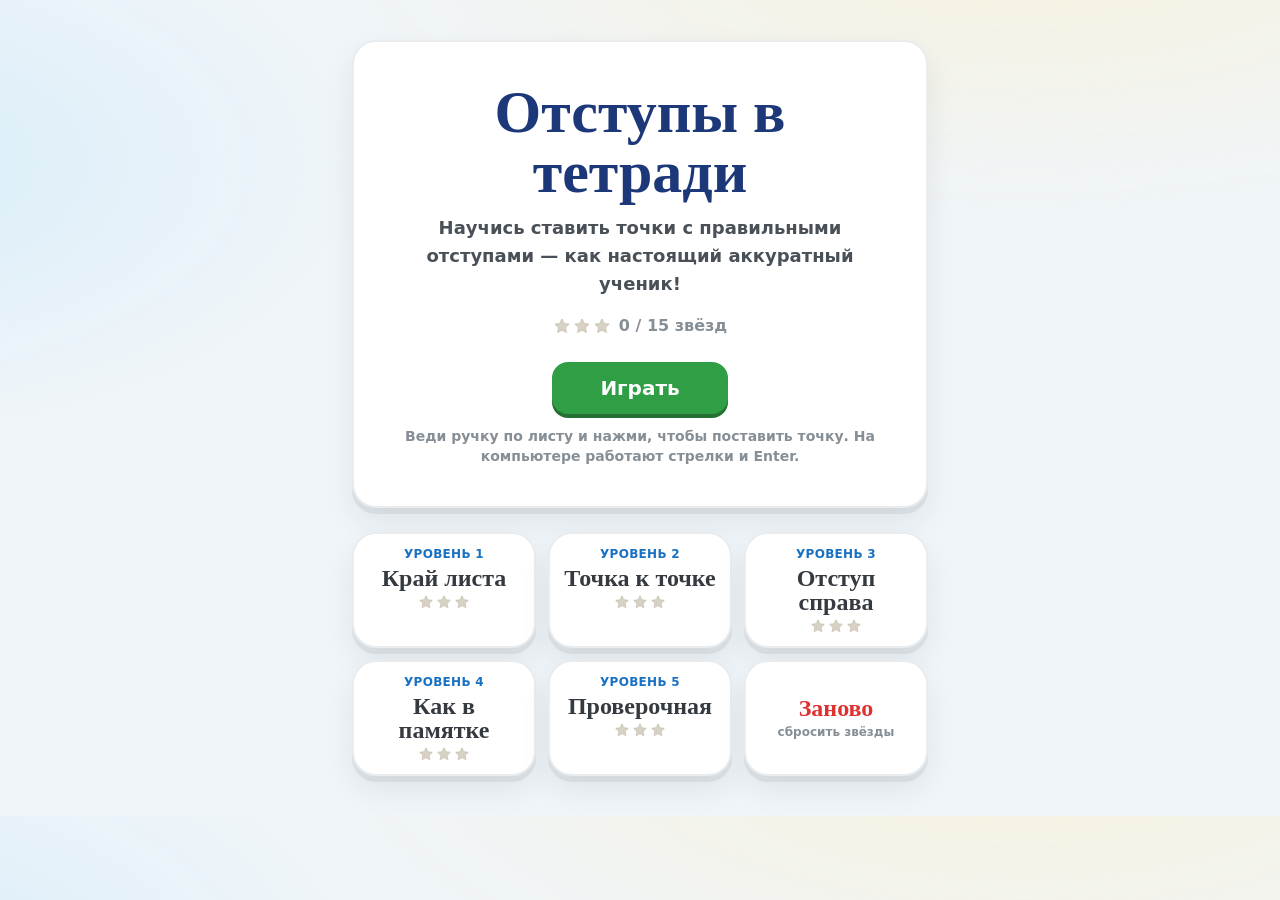
==== commit d1d8caad: "Add files via upload" ====
--- a/index.html
+++ b/index.html
@@ -18,7 +18,7 @@
       rel="stylesheet"
     />
     <title>Отступы в тетради — игра</title>
-    <script type="module" crossorigin src="./assets/index-CMdPgVEN.js"></script>
+    <script type="module" crossorigin src="./assets/index-DN9b-R-P.js"></script>
     <link rel="stylesheet" crossorigin href="./assets/index-DTp-hIuD.css">
   </head>
   <body>
